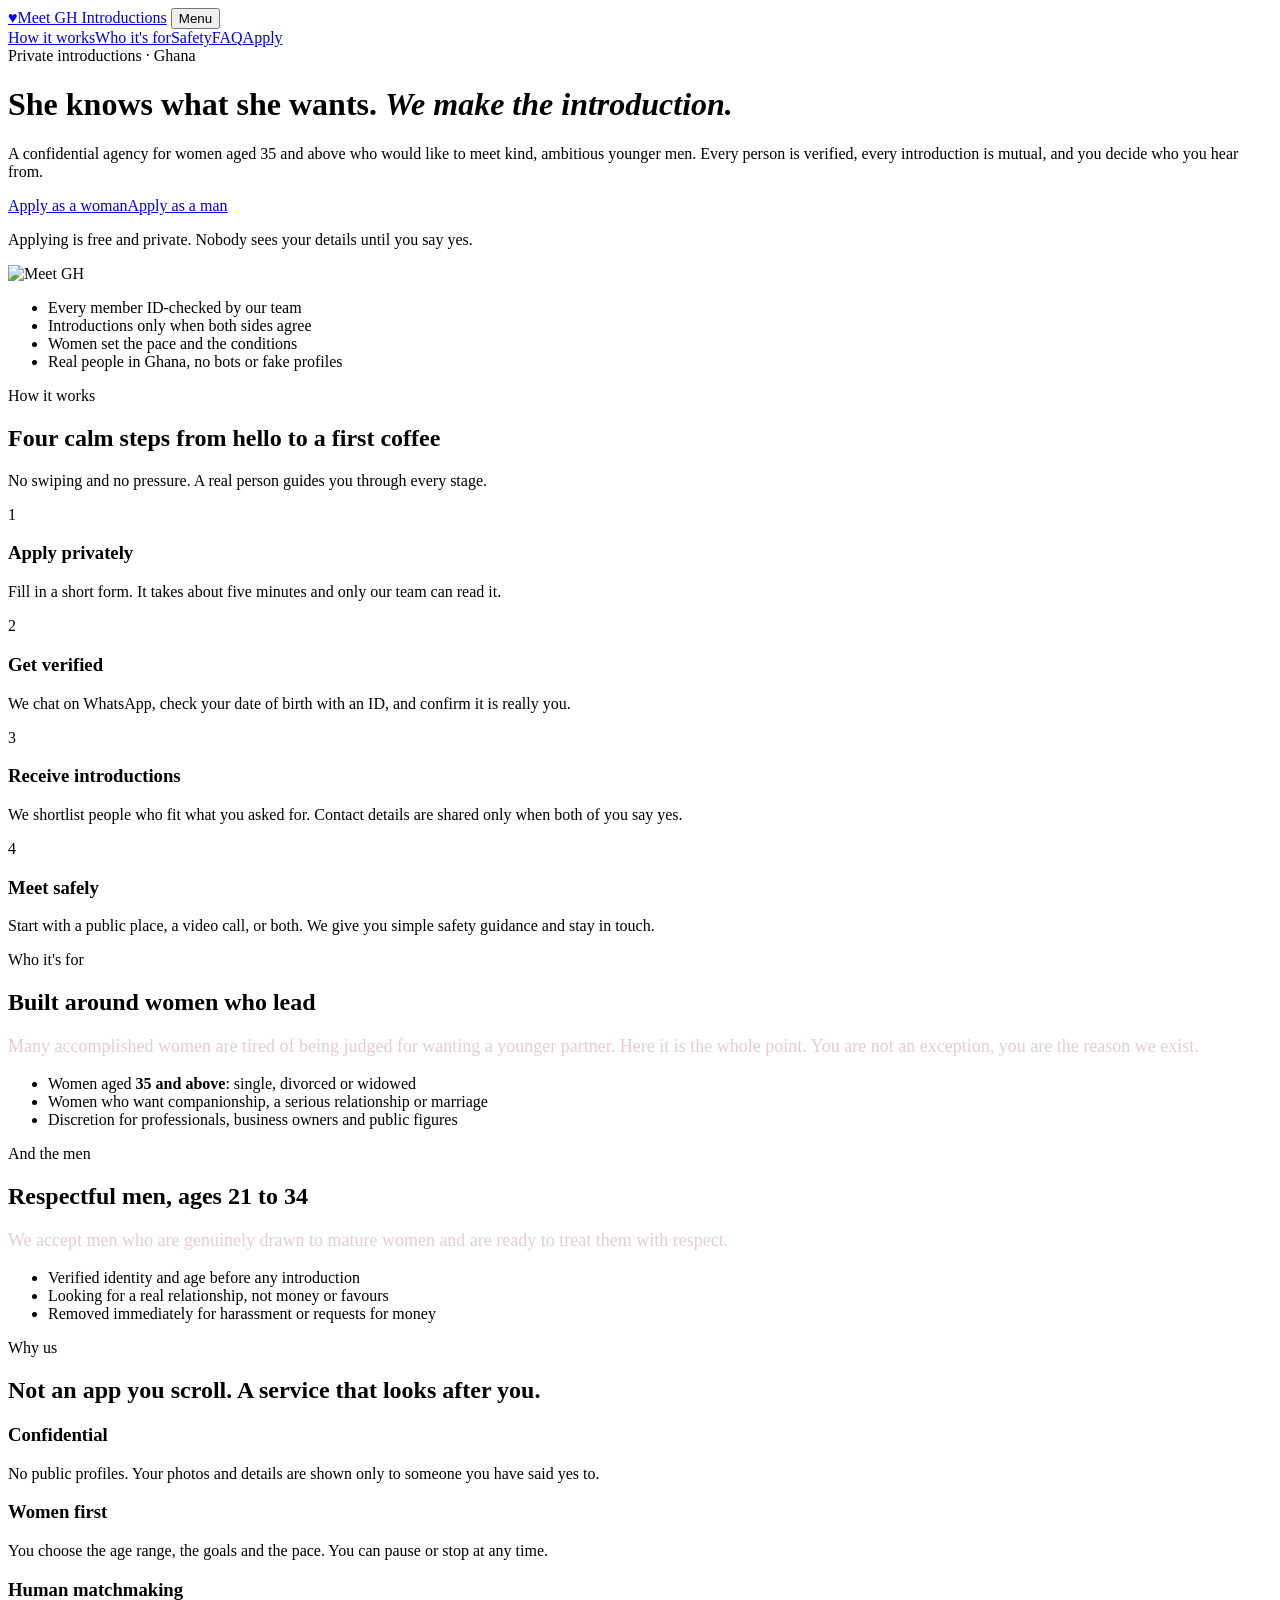
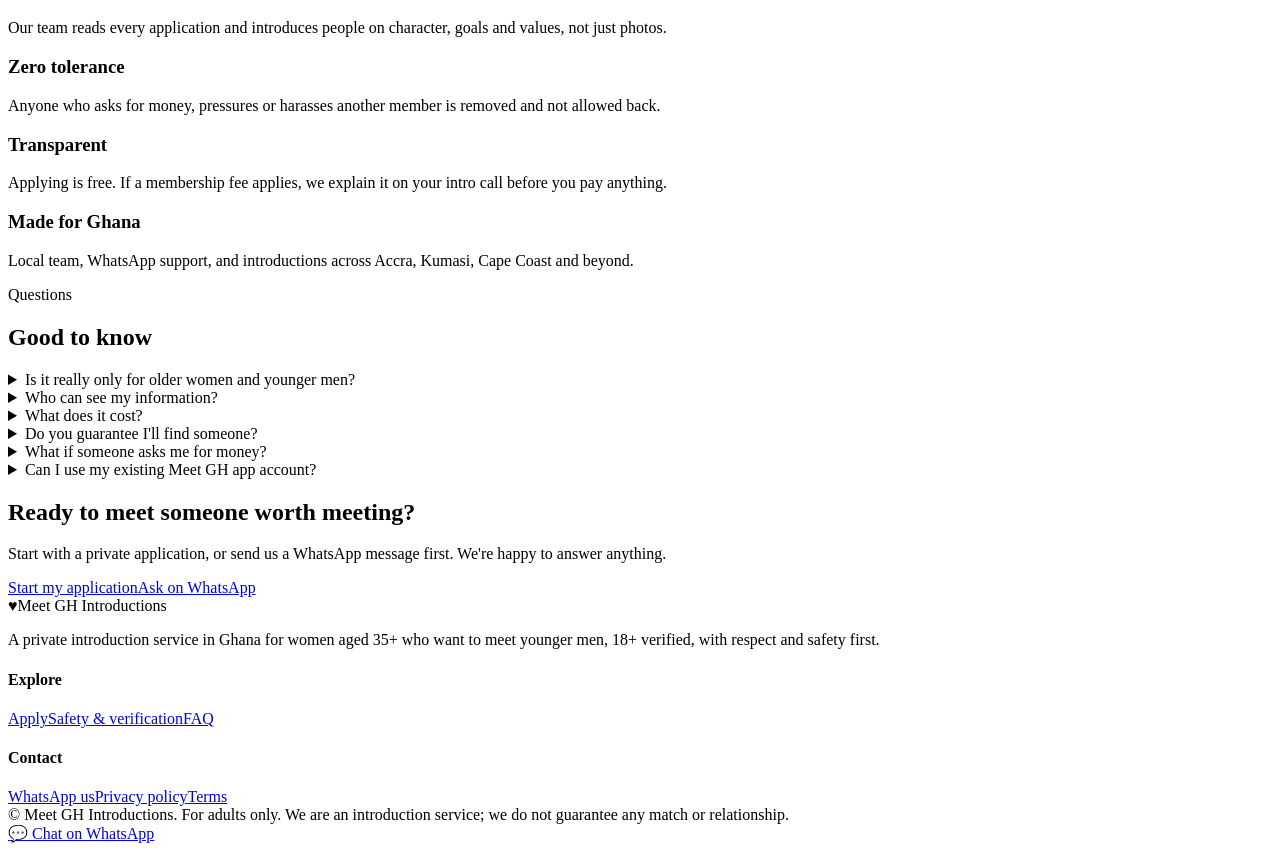
==== index.html @ 39c60432 "Add files via upload" ====
<!doctype html>
<html lang="en"><head><meta charset="utf-8">
<meta name="viewport" content="width=device-width,initial-scale=1">
<meta name="theme-color" content="#250612">
<title>Meet GH Introductions: Private introductions for women and younger men in Ghana</title>
<meta name="description" content="A private, verified introduction service in Ghana for women 35+ who want to meet younger men. Confidential, respectful, safety first.">
<meta property="og:title" content="Meet GH Introductions: Private introductions for women and younger men in Ghana"><meta property="og:description" content="A private, verified introduction service in Ghana for women 35+ who want to meet younger men. Confidential, respectful, safety first."><meta property="og:image" content="images/meet-gh-og.jpg"><meta property="og:type" content="website">
<link rel="icon" href="icon.svg" type="image/svg+xml"><link rel="apple-touch-icon" href="icon-192.png">
<link rel="preconnect" href="https://fonts.googleapis.com"><link rel="preconnect" href="https://fonts.gstatic.com" crossorigin>
<link rel="stylesheet" href="https://fonts.googleapis.com/css2?family=DM+Sans:wght@400;500;700&family=Playfair+Display:ital,wght@0,500;1,500&display=swap">
<link rel="stylesheet" href="css/site.css">
</head><body>
<header class="site-header"><div class="wrap">
<a class="brand" href="index.html"><span class="brand-mark">♥</span><span data-brand>Meet GH Introductions</span></a>
<button class="menu-btn" aria-label="Menu" aria-expanded="false">Menu</button>
<nav class="nav"><a href="index.html#how">How it works</a><a href="index.html#who">Who it's for</a><a href="safety.html">Safety</a><a href="index.html#faq">FAQ</a><a class="btn btn-gold btn-sm" href="apply.html">Apply</a></nav>
</div></header>

<main>
<div class="hero"><div class="wrap">
<div>
<div class="eyebrow">Private introductions · Ghana</div>
<h1>She knows what she wants. <em>We make the introduction.</em></h1>
<p class="lead">A confidential agency for women aged <span data-woman-min>35</span> and above who would like to meet kind, ambitious younger men. Every person is verified, every introduction is mutual, and you decide who you hear from.</p>
<div class="hero-actions"><a class="btn btn-gold" href="apply.html?role=woman">Apply as a woman</a><a class="btn btn-ghost" href="apply.html?role=man">Apply as a man</a></div>
<p class="hero-note">Applying is free and private. Nobody sees your details until you say yes.</p>
</div>
<div class="hero-card">
<img src="images/meet-gh-hero.webp" alt="Meet GH" width="640" height="640" fetchpriority="high">
<ul><li>Every member ID-checked by our team</li><li>Introductions only when both sides agree</li><li>Women set the pace and the conditions</li><li>Real people in Ghana, no bots or fake profiles</li></ul>
</div>
</div></div>

<section id="how"><div class="wrap">
<div class="sec-head"><div class="eyebrow">How it works</div><h2>Four calm steps from hello to a first coffee</h2><p>No swiping and no pressure. A real person guides you through every stage.</p></div>
<div class="grid g4">
<div class="card"><div class="num">1</div><h3>Apply privately</h3><p>Fill in a short form. It takes about five minutes and only our team can read it.</p></div>
<div class="card"><div class="num">2</div><h3>Get verified</h3><p>We chat on WhatsApp, check your date of birth with an ID, and confirm it is really you.</p></div>
<div class="card"><div class="num">3</div><h3>Receive introductions</h3><p>We shortlist people who fit what you asked for. Contact details are shared only when both of you say yes.</p></div>
<div class="card"><div class="num">4</div><h3>Meet safely</h3><p>Start with a public place, a video call, or both. We give you simple safety guidance and stay in touch.</p></div>
</div></div></section>

<section id="who" class="dark"><div class="wrap split">
<div><div class="eyebrow">Who it's for</div><h2>Built around women who lead</h2>
<p style="margin-top:18px;color:#e6cbd2;font-size:18px">Many accomplished women are tired of being judged for wanting a younger partner. Here it is the whole point. You are not an exception, you are the reason we exist.</p>
<ul class="checks"><li>Women aged <strong><span data-woman-min>35</span> and above</strong>: single, divorced or widowed</li><li>Women who want companionship, a serious relationship or marriage</li><li>Discretion for professionals, business owners and public figures</li></ul></div>
<div><div class="eyebrow">And the men</div><h2>Respectful men, ages <span data-man-min>21</span> to <span data-man-max>34</span></h2>
<p style="margin-top:18px;color:#e6cbd2;font-size:18px">We accept men who are genuinely drawn to mature women and are ready to treat them with respect.</p>
<ul class="checks"><li>Verified identity and age before any introduction</li><li>Looking for a real relationship, not money or favours</li><li>Removed immediately for harassment or requests for money</li></ul></div>
</div></section>

<section><div class="wrap">
<div class="sec-head"><div class="eyebrow">Why us</div><h2>Not an app you scroll. A service that looks after you.</h2></div>
<div class="grid g3">
<div class="card"><h3>Confidential</h3><p>No public profiles. Your photos and details are shown only to someone you have said yes to.</p></div>
<div class="card"><h3>Women first</h3><p>You choose the age range, the goals and the pace. You can pause or stop at any time.</p></div>
<div class="card"><h3>Human matchmaking</h3><p>Our team reads every application and introduces people on character, goals and values, not just photos.</p></div>
<div class="card"><h3>Zero tolerance</h3><p>Anyone who asks for money, pressures or harasses another member is removed and not allowed back.</p></div>
<div class="card"><h3>Transparent</h3><p>Applying is free. If a membership fee applies, we explain it on your intro call before you pay anything.</p></div>
<div class="card"><h3>Made for Ghana</h3><p>Local team, WhatsApp support, and introductions across Accra, Kumasi, Cape Coast and beyond.</p></div>
</div></div></section>

<section class="sand" id="faq"><div class="wrap">
<div class="sec-head"><div class="eyebrow">Questions</div><h2>Good to know</h2></div>
<div class="faq">
<details><summary>Is it really only for older women and younger men?</summary><p>Yes. Women must be <span data-woman-min>35</span> or older, and men must be between <span data-man-min>21</span> and <span data-man-max>34</span>. We check dates of birth against ID during verification.</p></details>
<details><summary>Who can see my information?</summary><p>Only our verification team. Your details go to another member only after you both agree to be introduced.</p></details>
<details><summary>What does it cost?</summary><p>Applying is free. If a membership fee applies, our team explains it on your intro call before you pay anything. We will never ask you to pay anyone other than the agency, and never through a personal number without you confirming it with us.</p></details>
<details><summary>Do you guarantee I'll find someone?</summary><p>No honest agency can. We promise careful verification and thoughtful introductions, and that we will keep working with you.</p></details>
<details><summary>What if someone asks me for money?</summary><p>Do not send it. Tell us straight away on WhatsApp. Requests for money are the quickest way to be removed from our service.</p></details>
<details><summary>Can I use my existing Meet GH app account?</summary><p>The Meet GH app is a separate, open community. This agency is a curated service with human introductions. You can apply here regardless of whether you use the app.</p></details>
</div></div></section>

<section class="cta"><div class="wrap">
<h2>Ready to meet someone worth meeting?</h2>
<p>Start with a private application, or send us a WhatsApp message first. We're happy to answer anything.</p>
<div class="btn-row"><a class="btn btn-gold" href="apply.html">Start my application</a><a class="btn btn-ghost" data-wa="Hello, I would like to know more about Meet GH Introductions." href="#">Ask on WhatsApp</a></div>
</div></section>
</main>
<footer><div class="wrap">
<div class="cols">
<div><div class="brand" style="margin-bottom:14px"><span class="brand-mark">♥</span><span data-brand>Meet GH Introductions</span></div>
<p>A private introduction service in Ghana for women aged <span data-woman-min>35</span>+ who want to meet younger men, 18+ verified, with respect and safety first.</p></div>
<div><h4>Explore</h4><a href="apply.html">Apply</a><a href="safety.html">Safety &amp; verification</a><a href="index.html#faq">FAQ</a></div>
<div><h4>Contact</h4><a data-wa="Hello, I have a question about Meet GH Introductions." href="#">WhatsApp us</a><a data-email href="#"></a><a href="privacy.html">Privacy policy</a><a href="terms.html">Terms</a></div>
</div>
<div class="fine">© <span id="year"></span> <span data-brand>Meet GH Introductions</span>. For adults only. We are an introduction service; we do not guarantee any match or relationship.</div>
</div></footer>
<a class="wa-float" data-wa="Hello, I would like to know more about Meet GH Introductions." href="#" aria-label="Chat on WhatsApp">💬 <span>Chat on WhatsApp</span></a>
<script src="js/config.js"></script><script src="js/site.js"></script>
</body></html>
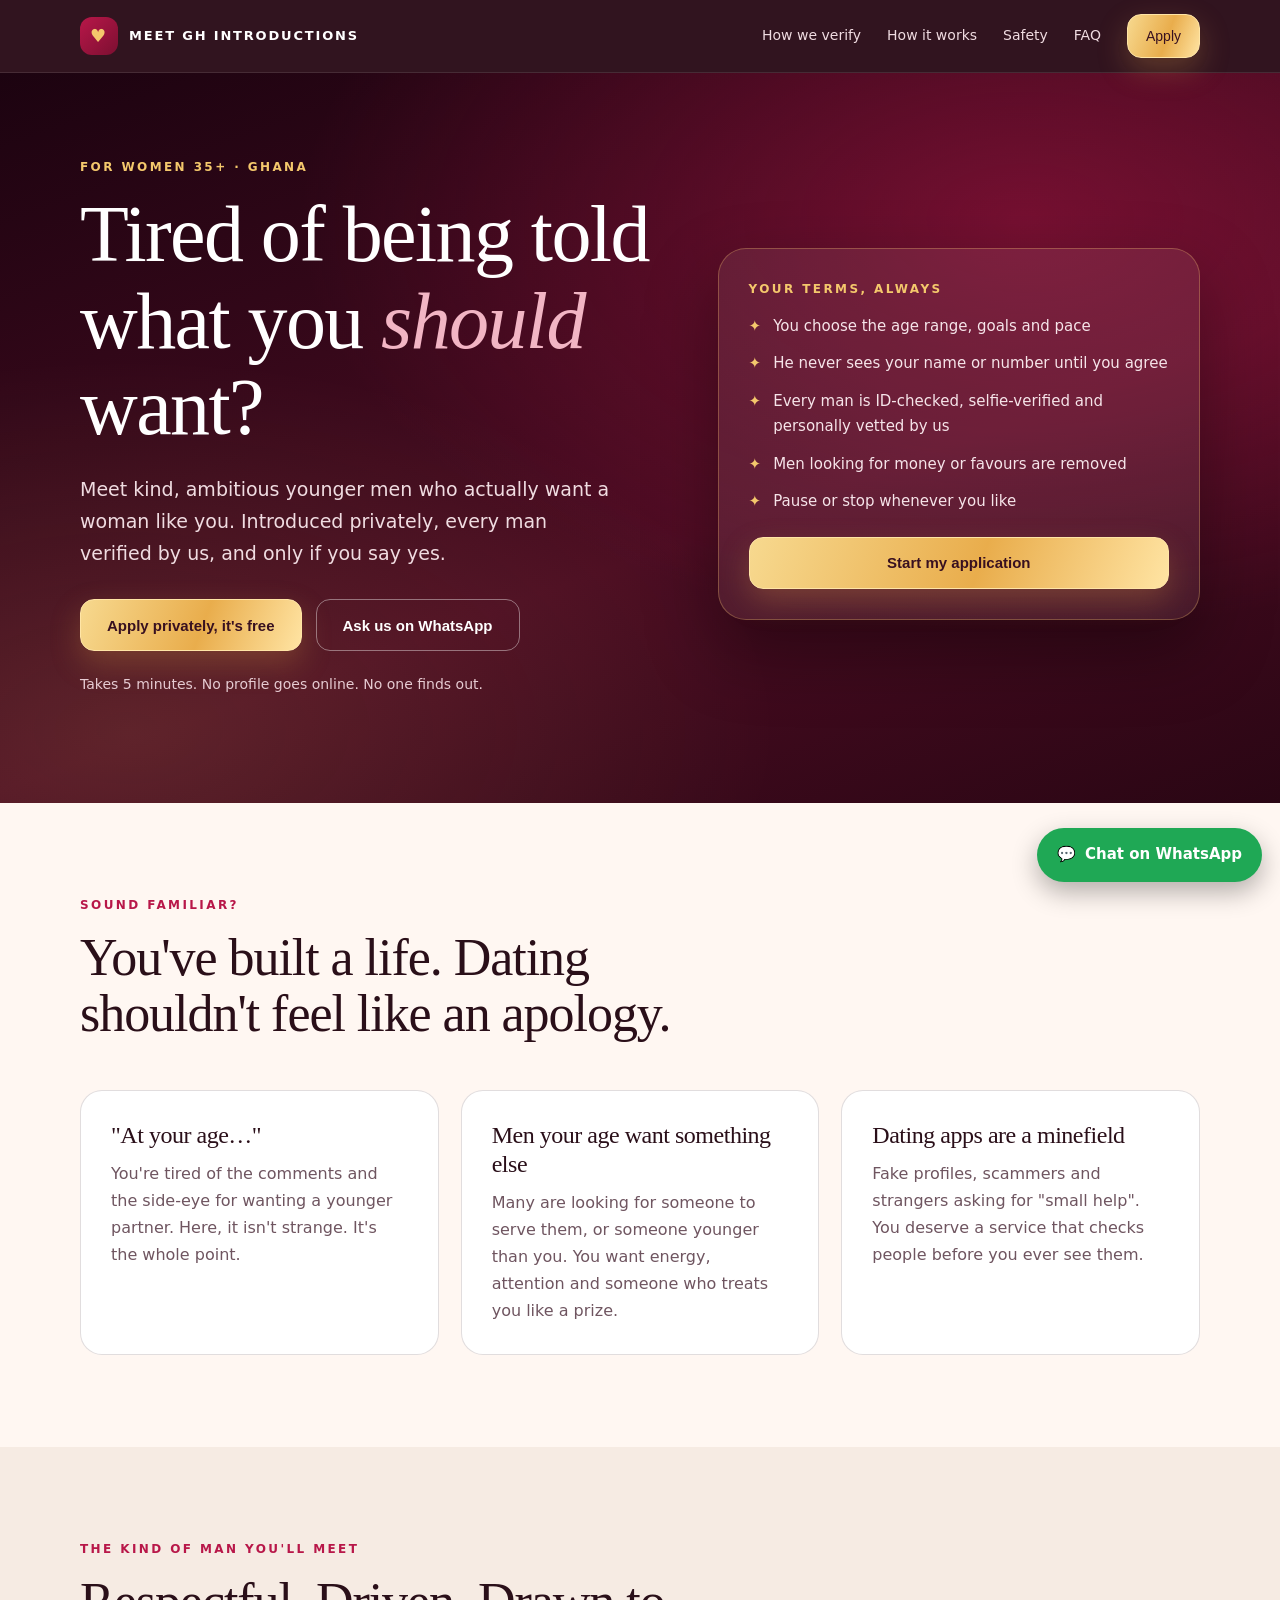
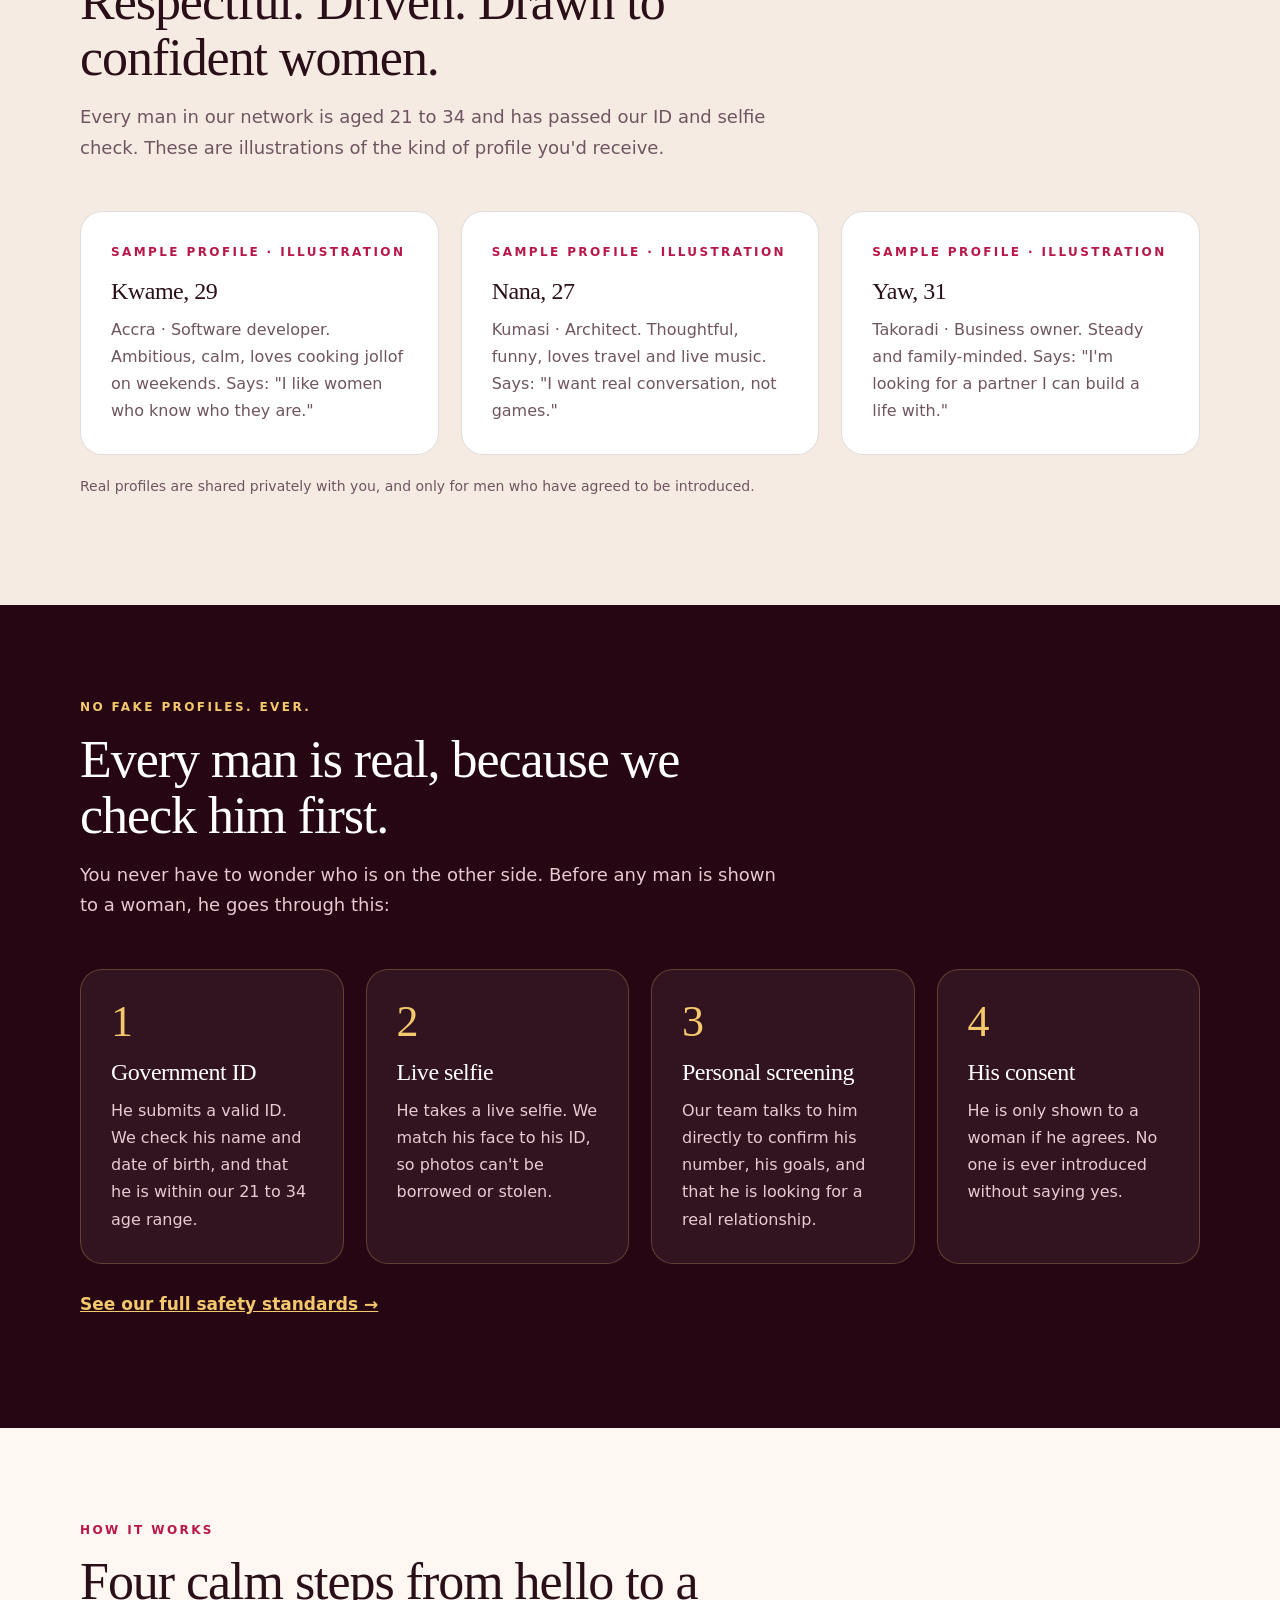
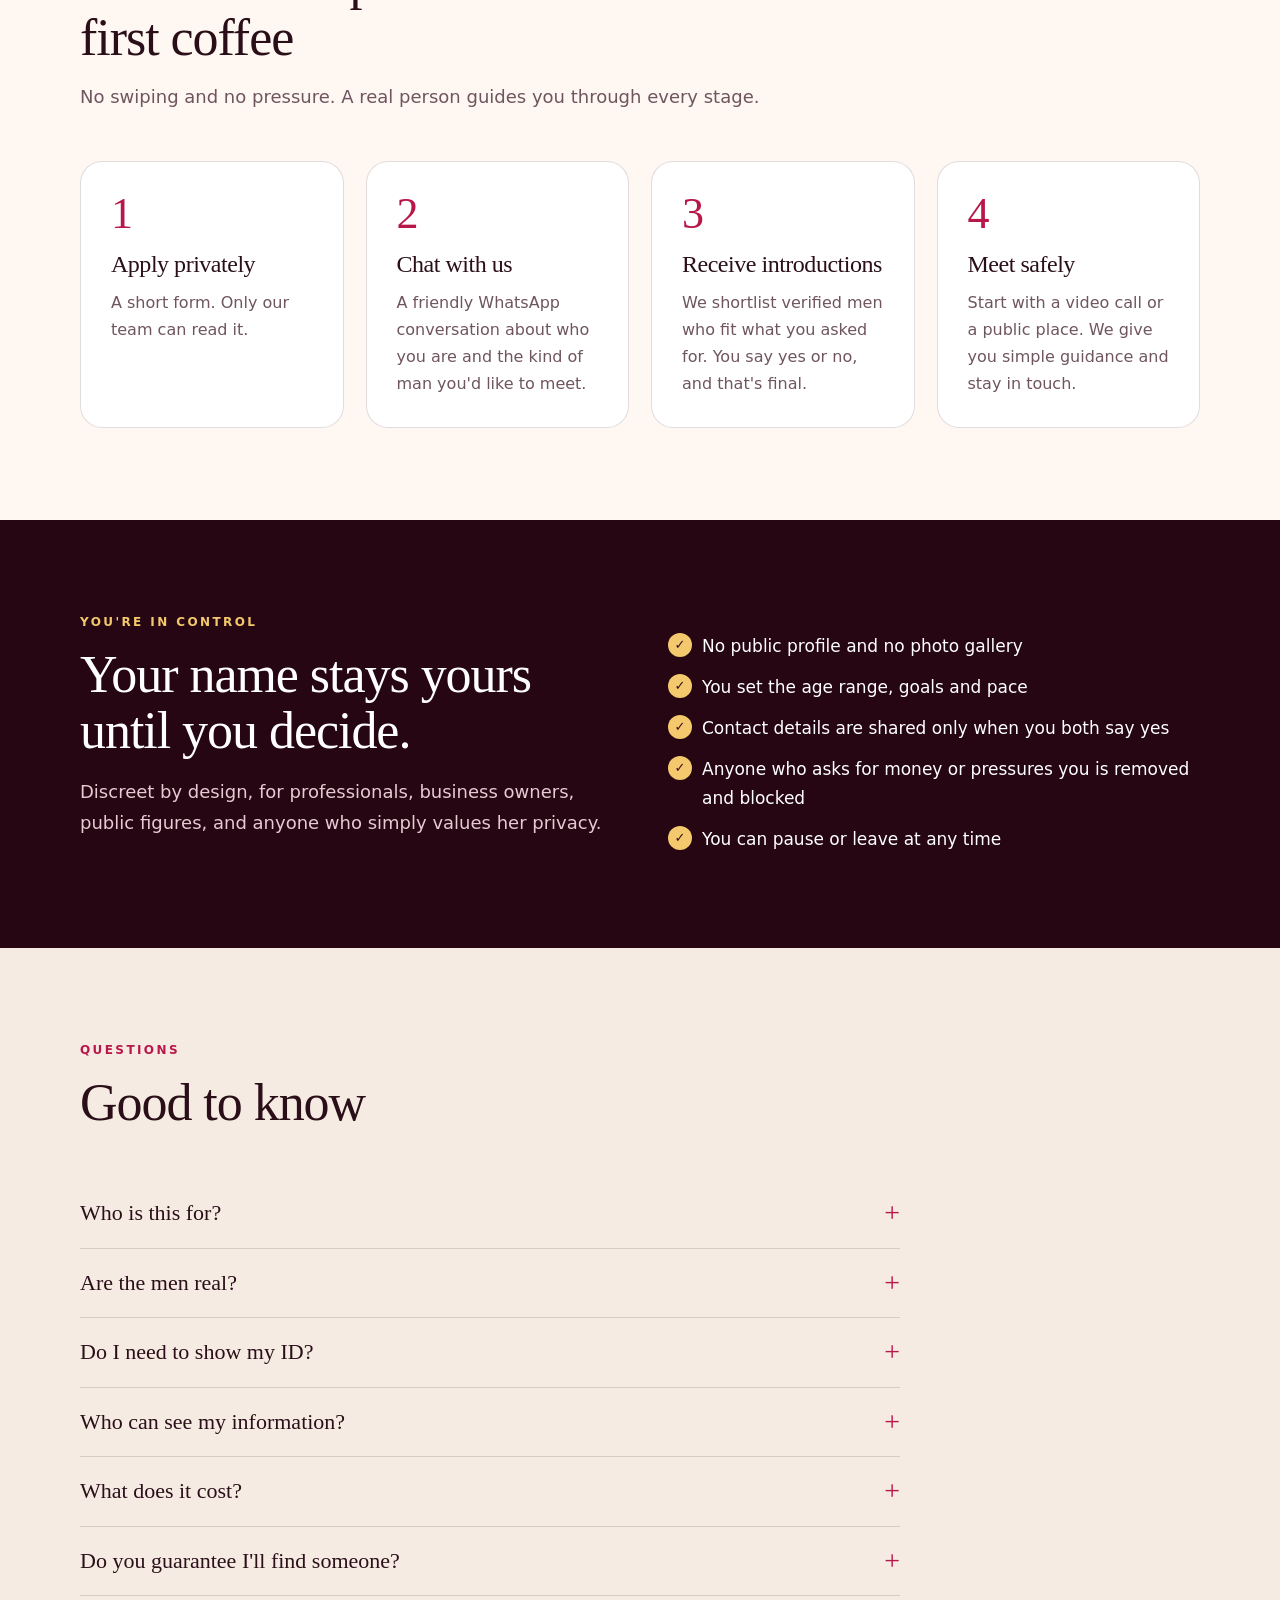
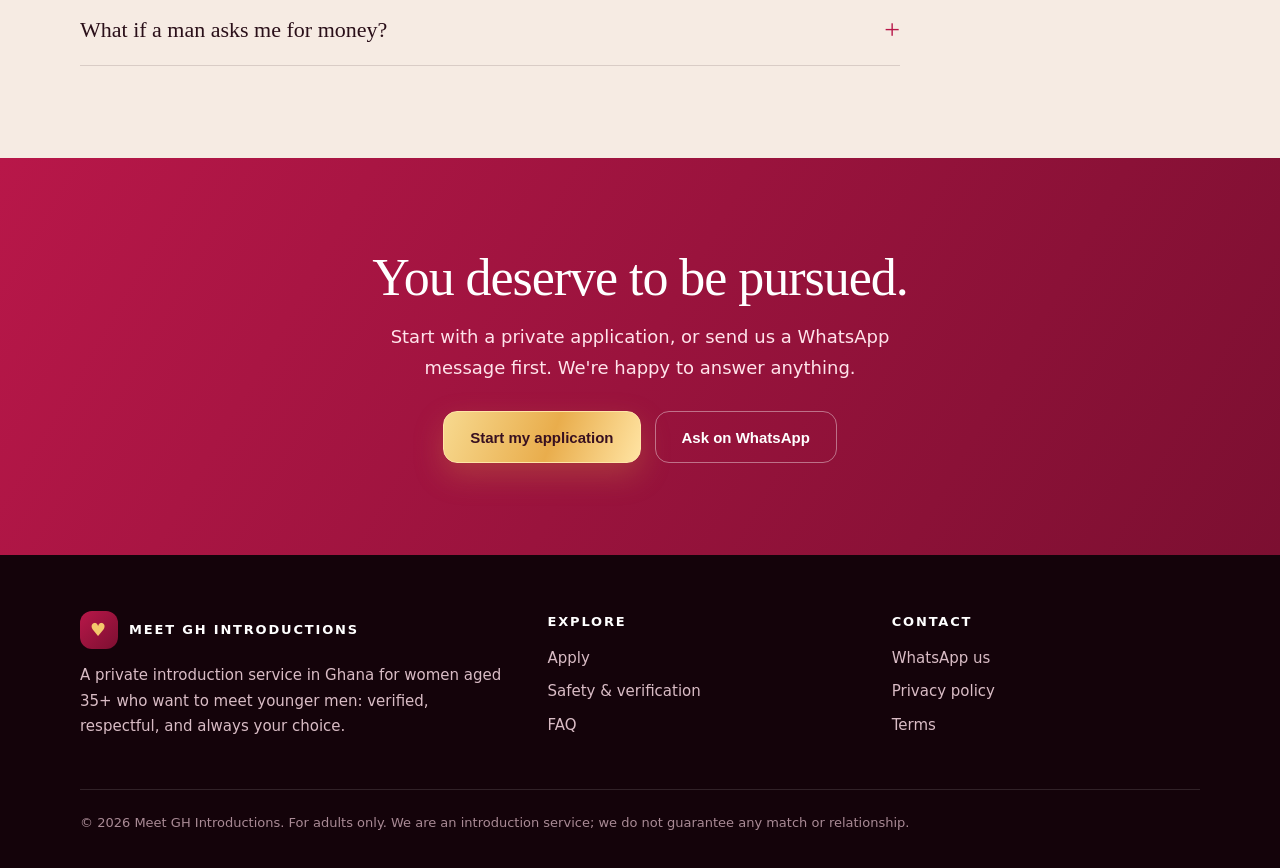
==== commit 87a9da0d: "Add files via upload" ====
--- a/index.html
+++ b/index.html
@@ -2,9 +2,9 @@
 <html lang="en"><head><meta charset="utf-8">
 <meta name="viewport" content="width=device-width,initial-scale=1">
 <meta name="theme-color" content="#250612">
-<title>Meet GH Introductions: Private introductions for women and younger men in Ghana</title>
+<title>Meet GH Introductions: Younger men, introduced privately, for women in Ghana</title>
 <meta name="description" content="A private, verified introduction service in Ghana for women 35+ who want to meet younger men. Confidential, respectful, safety first.">
-<meta property="og:title" content="Meet GH Introductions: Private introductions for women and younger men in Ghana"><meta property="og:description" content="A private, verified introduction service in Ghana for women 35+ who want to meet younger men. Confidential, respectful, safety first."><meta property="og:image" content="images/meet-gh-og.jpg"><meta property="og:type" content="website">
+<meta property="og:title" content="Meet GH Introductions: Younger men, introduced privately, for women in Ghana"><meta property="og:description" content="A private, verified introduction service in Ghana for women 35+ who want to meet younger men. Confidential, respectful, safety first."><meta property="og:image" content="images/meet-gh-og.jpg"><meta property="og:type" content="website">
 <link rel="icon" href="icon.svg" type="image/svg+xml"><link rel="apple-touch-icon" href="icon-192.png">
 <link rel="preconnect" href="https://fonts.googleapis.com"><link rel="preconnect" href="https://fonts.gstatic.com" crossorigin>
 <link rel="stylesheet" href="https://fonts.googleapis.com/css2?family=DM+Sans:wght@400;500;700&family=Playfair+Display:ital,wght@0,500;1,500&display=swap">
@@ -13,66 +13,82 @@
 <header class="site-header"><div class="wrap">
 <a class="brand" href="index.html"><span class="brand-mark">♥</span><span data-brand>Meet GH Introductions</span></a>
 <button class="menu-btn" aria-label="Menu" aria-expanded="false">Menu</button>
-<nav class="nav"><a href="index.html#how">How it works</a><a href="index.html#who">Who it's for</a><a href="safety.html">Safety</a><a href="index.html#faq">FAQ</a><a class="btn btn-gold btn-sm" href="apply.html">Apply</a></nav>
+<nav class="nav"><a href="index.html#verify">How we verify</a><a href="index.html#how">How it works</a><a href="safety.html">Safety</a><a href="index.html#faq">FAQ</a><a class="btn btn-gold btn-sm" href="apply.html">Apply</a></nav>
 </div></header>
 
 <main>
 <div class="hero"><div class="wrap">
 <div>
-<div class="eyebrow">Private introductions · Ghana</div>
-<h1>She knows what she wants. <em>We make the introduction.</em></h1>
-<p class="lead">A confidential agency for women aged <span data-woman-min>35</span> and above who would like to meet kind, ambitious younger men. Every person is verified, every introduction is mutual, and you decide who you hear from.</p>
-<div class="hero-actions"><a class="btn btn-gold" href="apply.html?role=woman">Apply as a woman</a><a class="btn btn-ghost" href="apply.html?role=man">Apply as a man</a></div>
-<p class="hero-note">Applying is free and private. Nobody sees your details until you say yes.</p>
+<div class="eyebrow">For women <span data-woman-min>35</span>+ · Ghana</div>
+<h1>Tired of being told what you <em>should</em> want?</h1>
+<p class="lead">Meet kind, ambitious younger men who actually want a woman like you. Introduced privately, every man verified by us, and only if you say yes.</p>
+<div class="hero-actions"><a class="btn btn-gold" href="apply.html">Apply privately, it's free</a><a class="btn btn-ghost" data-wa="Hello, I would like to know more about Meet GH Introductions." href="#">Ask us on WhatsApp</a></div>
+<p class="hero-note">Takes 5 minutes. No profile goes online. No one finds out.</p>
 </div>
 <div class="hero-card">
-<img src="images/meet-gh-hero.webp" alt="Meet GH" width="640" height="640" fetchpriority="high">
-<ul><li>Every member ID-checked by our team</li><li>Introductions only when both sides agree</li><li>Women set the pace and the conditions</li><li>Real people in Ghana, no bots or fake profiles</li></ul>
+<div class="eyebrow">Your terms, always</div>
+<ul><li>You choose the age range, goals and pace</li><li>He never sees your name or number until you agree</li><li>Every man is ID-checked, selfie-verified and personally vetted by us</li><li>Men looking for money or favours are removed</li><li>Pause or stop whenever you like</li></ul>
+<a class="btn btn-gold" href="apply.html" style="width:100%;margin-top:22px">Start my application</a>
 </div>
 </div></div>
+
+<section><div class="wrap">
+<div class="sec-head"><div class="eyebrow">Sound familiar?</div><h2>You've built a life. Dating shouldn't feel like an apology.</h2></div>
+<div class="grid g3">
+<div class="card"><h3>"At your age…"</h3><p>You're tired of the comments and the side-eye for wanting a younger partner. Here, it isn't strange. It's the whole point.</p></div>
+<div class="card"><h3>Men your age want something else</h3><p>Many are looking for someone to serve them, or someone younger than you. You want energy, attention and someone who treats you like a prize.</p></div>
+<div class="card"><h3>Dating apps are a minefield</h3><p>Fake profiles, scammers and strangers asking for "small help". You deserve a service that checks people before you ever see them.</p></div>
+</div></div></section>
+
+<section class="sand" id="men"><div class="wrap">
+<div class="sec-head"><div class="eyebrow">The kind of man you'll meet</div><h2>Respectful. Driven. Drawn to confident women.</h2><p>Every man in our network is aged <span data-man-min>21</span> to <span data-man-max>34</span> and has passed our ID and selfie check. These are illustrations of the kind of profile you'd receive.</p></div>
+<div class="grid g3">
+<div class="card"><div class="eyebrow">Sample profile · illustration</div><h3>Kwame, 29</h3><p>Accra · Software developer. Ambitious, calm, loves cooking jollof on weekends. Says: "I like women who know who they are."</p></div>
+<div class="card"><div class="eyebrow">Sample profile · illustration</div><h3>Nana, 27</h3><p>Kumasi · Architect. Thoughtful, funny, loves travel and live music. Says: "I want real conversation, not games."</p></div>
+<div class="card"><div class="eyebrow">Sample profile · illustration</div><h3>Yaw, 31</h3><p>Takoradi · Business owner. Steady and family-minded. Says: "I'm looking for a partner I can build a life with."</p></div>
+</div>
+<p style="margin-top:20px;font-size:14px;color:var(--muted)">Real profiles are shared privately with you, and only for men who have agreed to be introduced.</p>
+</div></section>
+
+<section class="dark" id="verify"><div class="wrap">
+<div class="sec-head"><div class="eyebrow">No fake profiles. Ever.</div><h2>Every man is real, because we check him first.</h2><p>You never have to wonder who is on the other side. Before any man is shown to a woman, he goes through this:</p></div>
+<div class="grid g4">
+<div class="card"><div class="num">1</div><h3>Government ID</h3><p>He submits a valid ID. We check his name and date of birth, and that he is within our <span data-man-min>21</span> to <span data-man-max>34</span> age range.</p></div>
+<div class="card"><div class="num">2</div><h3>Live selfie</h3><p>He takes a live selfie. We match his face to his ID, so photos can't be borrowed or stolen.</p></div>
+<div class="card"><div class="num">3</div><h3>Personal screening</h3><p>Our team talks to him directly to confirm his number, his goals, and that he is looking for a real relationship.</p></div>
+<div class="card"><div class="num">4</div><h3>His consent</h3><p>He is only shown to a woman if he agrees. No one is ever introduced without saying yes.</p></div>
+</div>
+<p style="margin-top:26px;color:#e6cbd2"><a href="safety.html" style="color:var(--gold);font-weight:700">See our full safety standards →</a></p>
+</div></section>
 
 <section id="how"><div class="wrap">
 <div class="sec-head"><div class="eyebrow">How it works</div><h2>Four calm steps from hello to a first coffee</h2><p>No swiping and no pressure. A real person guides you through every stage.</p></div>
 <div class="grid g4">
-<div class="card"><div class="num">1</div><h3>Apply privately</h3><p>Fill in a short form. It takes about five minutes and only our team can read it.</p></div>
-<div class="card"><div class="num">2</div><h3>Get verified</h3><p>We chat on WhatsApp, check your date of birth with an ID, and confirm it is really you.</p></div>
-<div class="card"><div class="num">3</div><h3>Receive introductions</h3><p>We shortlist people who fit what you asked for. Contact details are shared only when both of you say yes.</p></div>
-<div class="card"><div class="num">4</div><h3>Meet safely</h3><p>Start with a public place, a video call, or both. We give you simple safety guidance and stay in touch.</p></div>
+<div class="card"><div class="num">1</div><h3>Apply privately</h3><p>A short form. Only our team can read it.</p></div>
+<div class="card"><div class="num">2</div><h3>Chat with us</h3><p>A friendly WhatsApp conversation about who you are and the kind of man you'd like to meet.</p></div>
+<div class="card"><div class="num">3</div><h3>Receive introductions</h3><p>We shortlist verified men who fit what you asked for. You say yes or no, and that's final.</p></div>
+<div class="card"><div class="num">4</div><h3>Meet safely</h3><p>Start with a video call or a public place. We give you simple guidance and stay in touch.</p></div>
 </div></div></section>
 
-<section id="who" class="dark"><div class="wrap split">
-<div><div class="eyebrow">Who it's for</div><h2>Built around women who lead</h2>
-<p style="margin-top:18px;color:#e6cbd2;font-size:18px">Many accomplished women are tired of being judged for wanting a younger partner. Here it is the whole point. You are not an exception, you are the reason we exist.</p>
-<ul class="checks"><li>Women aged <strong><span data-woman-min>35</span> and above</strong>: single, divorced or widowed</li><li>Women who want companionship, a serious relationship or marriage</li><li>Discretion for professionals, business owners and public figures</li></ul></div>
-<div><div class="eyebrow">And the men</div><h2>Respectful men, ages <span data-man-min>21</span> to <span data-man-max>34</span></h2>
-<p style="margin-top:18px;color:#e6cbd2;font-size:18px">We accept men who are genuinely drawn to mature women and are ready to treat them with respect.</p>
-<ul class="checks"><li>Verified identity and age before any introduction</li><li>Looking for a real relationship, not money or favours</li><li>Removed immediately for harassment or requests for money</li></ul></div>
+<section class="dark"><div class="wrap split">
+<div><div class="eyebrow">You're in control</div><h2>Your name stays yours until you decide.</h2>
+<p style="margin-top:18px;color:#e6cbd2;font-size:18px">Discreet by design, for professionals, business owners, public figures, and anyone who simply values her privacy.</p></div>
+<ul class="checks"><li>No public profile and no photo gallery</li><li>You set the age range, goals and pace</li><li>Contact details are shared only when you both say yes</li><li>Anyone who asks for money or pressures you is removed and blocked</li><li>You can pause or leave at any time</li></ul>
 </div></section>
-
-<section><div class="wrap">
-<div class="sec-head"><div class="eyebrow">Why us</div><h2>Not an app you scroll. A service that looks after you.</h2></div>
-<div class="grid g3">
-<div class="card"><h3>Confidential</h3><p>No public profiles. Your photos and details are shown only to someone you have said yes to.</p></div>
-<div class="card"><h3>Women first</h3><p>You choose the age range, the goals and the pace. You can pause or stop at any time.</p></div>
-<div class="card"><h3>Human matchmaking</h3><p>Our team reads every application and introduces people on character, goals and values, not just photos.</p></div>
-<div class="card"><h3>Zero tolerance</h3><p>Anyone who asks for money, pressures or harasses another member is removed and not allowed back.</p></div>
-<div class="card"><h3>Transparent</h3><p>Applying is free. If a membership fee applies, we explain it on your intro call before you pay anything.</p></div>
-<div class="card"><h3>Made for Ghana</h3><p>Local team, WhatsApp support, and introductions across Accra, Kumasi, Cape Coast and beyond.</p></div>
-</div></div></section>
 
 <section class="sand" id="faq"><div class="wrap">
 <div class="sec-head"><div class="eyebrow">Questions</div><h2>Good to know</h2></div>
 <div class="faq">
-<details><summary>Is it really only for older women and younger men?</summary><p>Yes. Women must be <span data-woman-min>35</span> or older, and men must be between <span data-man-min>21</span> and <span data-man-max>34</span>. We check dates of birth against ID during verification.</p></details>
-<details><summary>Who can see my information?</summary><p>Only our verification team. Your details go to another member only after you both agree to be introduced.</p></details>
-<details><summary>What does it cost?</summary><p>Applying is free. If a membership fee applies, our team explains it on your intro call before you pay anything. We will never ask you to pay anyone other than the agency, and never through a personal number without you confirming it with us.</p></details>
-<details><summary>Do you guarantee I'll find someone?</summary><p>No honest agency can. We promise careful verification and thoughtful introductions, and that we will keep working with you.</p></details>
-<details><summary>What if someone asks me for money?</summary><p>Do not send it. Tell us straight away on WhatsApp. Requests for money are the quickest way to be removed from our service.</p></details>
-<details><summary>Can I use my existing Meet GH app account?</summary><p>The Meet GH app is a separate, open community. This agency is a curated service with human introductions. You can apply here regardless of whether you use the app.</p></details>
+<details><summary>Who is this for?</summary><p>Women aged <span data-woman-min>35</span> and above who would like to meet younger men. Single, divorced and widowed women are all welcome.</p></details>
+<details><summary>Are the men real?</summary><p>Yes. Nobody can sign up on their own: every man is added by our team after an ID check, a live selfie matched to his ID, and a personal screening. You will never see a fake or stolen profile.</p></details>
+<details><summary>Do I need to show my ID?</summary><p>No. Women just apply with a few details. Verification is for the men.</p></details><details><summary>Who can see my information?</summary><p>Only our team. A man sees your details only after you have agreed to an introduction.</p></details>
+<details><summary>What does it cost?</summary><p>Applying is free. If a membership fee applies, our team explains it on your intro call before you pay anything. We will never ask you to send money to a man.</p></details>
+<details><summary>Do you guarantee I'll find someone?</summary><p>No honest agency can. We promise careful screening, thoughtful introductions, and that we keep working with you.</p></details>
+<details><summary>What if a man asks me for money?</summary><p>Do not send it. Tell us straight away on WhatsApp. Anyone asking for money is removed.</p></details>
 </div></div></section>
 
 <section class="cta"><div class="wrap">
-<h2>Ready to meet someone worth meeting?</h2>
+<h2>You deserve to be pursued.</h2>
 <p>Start with a private application, or send us a WhatsApp message first. We're happy to answer anything.</p>
 <div class="btn-row"><a class="btn btn-gold" href="apply.html">Start my application</a><a class="btn btn-ghost" data-wa="Hello, I would like to know more about Meet GH Introductions." href="#">Ask on WhatsApp</a></div>
 </div></section>
@@ -80,7 +96,7 @@
 <footer><div class="wrap">
 <div class="cols">
 <div><div class="brand" style="margin-bottom:14px"><span class="brand-mark">♥</span><span data-brand>Meet GH Introductions</span></div>
-<p>A private introduction service in Ghana for women aged <span data-woman-min>35</span>+ who want to meet younger men, 18+ verified, with respect and safety first.</p></div>
+<p>A private introduction service in Ghana for women aged <span data-woman-min>35</span>+ who want to meet younger men: verified, respectful, and always your choice.</p></div>
 <div><h4>Explore</h4><a href="apply.html">Apply</a><a href="safety.html">Safety &amp; verification</a><a href="index.html#faq">FAQ</a></div>
 <div><h4>Contact</h4><a data-wa="Hello, I have a question about Meet GH Introductions." href="#">WhatsApp us</a><a data-email href="#"></a><a href="privacy.html">Privacy policy</a><a href="terms.html">Terms</a></div>
 </div>
--- a/css/site.css
+++ b/css/site.css
@@ -0,0 +1,145 @@
+:root{--wine:#250612;--wine2:#4b0c22;--ruby:#b81749;--rose:#f2b5c4;--gold:#f4c86c;--gold2:#e9ad4c;--cream:#fff7f2;--sand:#f6ebe3;--ink:#2a0f19;--muted:#6f5560;--line:rgba(42,15,25,.14);--green:#1c7a4b}
+*{box-sizing:border-box}html{scroll-behavior:smooth}
+body{margin:0;background:var(--cream);color:var(--ink);font:400 17px/1.7 "DM Sans",system-ui,-apple-system,"Segoe UI",Roboto,Arial,sans-serif;-webkit-font-smoothing:antialiased}
+img{max-width:100%;display:block}a{color:inherit}
+.wrap{width:min(1120px,calc(100% - 40px));margin:auto}
+h1,h2,h3{font-family:"Playfair Display",Georgia,serif;font-weight:500;line-height:1.08;letter-spacing:-.02em;margin:0}
+h2{font-size:clamp(32px,4.4vw,52px)}h3{font-size:24px;line-height:1.2}
+p{margin:0 0 1em}
+.eyebrow{font-size:12px;font-weight:700;letter-spacing:.2em;text-transform:uppercase;color:var(--ruby);margin-bottom:14px}
+.dark .eyebrow,.hero .eyebrow{color:var(--gold)}
+
+/* header */
+.site-header{position:sticky;top:0;z-index:30;background:rgba(37,6,18,.94);backdrop-filter:blur(10px);border-bottom:1px solid rgba(255,255,255,.1)}
+.site-header .wrap{display:flex;align-items:center;justify-content:space-between;height:72px}
+.brand{display:flex;align-items:center;gap:11px;text-decoration:none;color:#fff;font-weight:700;letter-spacing:.14em;font-size:13px;text-transform:uppercase}
+.brand-mark{width:38px;height:38px;border-radius:12px;display:grid;place-items:center;background:linear-gradient(135deg,var(--ruby),#7c0f31);color:var(--gold);font-size:18px}
+.nav{display:flex;align-items:center;gap:26px}
+.nav a{color:#f0dce1;text-decoration:none;font-size:14px;font-weight:500}
+.nav a:hover{color:var(--gold)}
+.menu-btn{display:none;background:none;border:1px solid rgba(255,255,255,.3);color:#fff;border-radius:10px;height:42px;padding:0 14px;font:inherit;font-size:14px;cursor:pointer}
+
+/* buttons */
+.btn{display:inline-flex;align-items:center;justify-content:center;gap:10px;min-height:52px;padding:0 26px;border-radius:14px;font:700 15px "DM Sans",sans-serif;text-decoration:none;border:1px solid transparent;cursor:pointer;transition:transform .2s,filter .2s}
+.btn:hover{transform:translateY(-2px);filter:brightness(1.05)}
+.btn-gold{background:linear-gradient(110deg,#f7d98f,var(--gold2) 55%,#ffe4a3);color:#381020;border-color:#ffe5a6;box-shadow:0 12px 30px rgba(217,152,67,.28)}
+.btn-ruby{background:var(--ruby);color:#fff}
+.btn-ghost{background:transparent;color:#fff;border-color:rgba(255,255,255,.4)}
+.btn-line{background:transparent;color:var(--ink);border-color:var(--ink)}
+.btn-wa{background:#1fa855;color:#fff}
+.btn-sm{min-height:44px;padding:0 18px;font-size:14px}
+
+/* hero */
+.hero{position:relative;background:radial-gradient(ellipse at 80% 20%,rgba(184,23,73,.45),transparent 50%),radial-gradient(ellipse at 10% 90%,rgba(244,200,108,.12),transparent 40%),linear-gradient(160deg,#1c0310,var(--wine2) 60%,#2a0614);color:#fff;overflow:hidden}
+.hero .wrap{display:grid;grid-template-columns:1.1fr .9fr;gap:48px;align-items:center;padding:84px 0 92px}
+.hero h1{font-size:clamp(44px,6.4vw,80px);margin:0 0 22px}
+.hero h1 em{color:var(--rose);font-style:italic}
+.hero .lead{font-size:19px;color:#f0dce1;max-width:540px}
+.hero-actions{display:flex;gap:14px;flex-wrap:wrap;margin-top:30px}
+.hero-note{margin-top:22px;font-size:14px;color:#e6cbd2}
+.hero-card{background:rgba(255,255,255,.07);border:1px solid rgba(244,200,108,.3);border-radius:28px;padding:30px;box-shadow:0 30px 70px rgba(0,0,0,.35)}
+.hero-card img{width:100%;border-radius:18px;margin-bottom:22px}
+.hero-card ul{list-style:none;margin:0;padding:0;display:grid;gap:12px}
+.hero-card li{display:flex;gap:12px;font-size:15px;color:#f6e4e9}
+.hero-card li:before{content:"✦";color:var(--gold)}
+
+/* sections */
+section{padding:92px 0}
+.dark{background:var(--wine);color:#fff}
+.sand{background:var(--sand)}
+.sec-head{max-width:700px;margin-bottom:48px}
+.sec-head p{color:var(--muted);font-size:18px;margin-top:16px}
+.dark .sec-head p{color:#e6cbd2}
+.grid{display:grid;gap:22px}
+.g2{grid-template-columns:repeat(2,1fr)}.g3{grid-template-columns:repeat(3,1fr)}.g4{grid-template-columns:repeat(4,1fr)}
+.card{background:#fff;border:1px solid var(--line);border-radius:22px;padding:30px}
+.card .num{font:500 44px/1 "Playfair Display",serif;color:var(--ruby);margin-bottom:14px}
+.card h3{margin-bottom:10px}.card p{color:var(--muted);margin:0;font-size:16px}
+.dark .card{background:rgba(255,255,255,.06);border-color:rgba(244,200,108,.25)}
+.dark .card p{color:#e6cbd2}
+.dark .card .num{color:var(--gold)}
+.split{display:grid;grid-template-columns:1fr 1fr;gap:56px;align-items:start}
+.checks{list-style:none;padding:0;margin:20px 0 0;display:grid;gap:12px}
+.checks li{padding-left:34px;position:relative}
+.checks li:before{content:"✓";position:absolute;left:0;top:1px;width:24px;height:24px;border-radius:50%;background:var(--ruby);color:#fff;font-size:13px;display:grid;place-items:center}
+.dark .checks li:before{background:var(--gold);color:#381020}
+.notice{border-left:4px solid var(--gold2);background:#fff;border-radius:0 16px 16px 0;padding:20px 24px;color:var(--muted);font-size:16px}
+
+/* faq */
+.faq{max-width:820px}
+details{border-bottom:1px solid var(--line);padding:20px 0}
+summary{cursor:pointer;font:500 22px/1.3 "Playfair Display",serif;list-style:none;display:flex;justify-content:space-between;gap:20px}
+summary::-webkit-details-marker{display:none}
+summary:after{content:"+";color:var(--ruby);font-size:28px;line-height:1}
+details[open] summary:after{content:"–"}
+details p{margin:14px 0 0;color:var(--muted)}
+
+/* cta band */
+.cta{background:linear-gradient(120deg,var(--ruby),#7c0f31);color:#fff;text-align:center}
+.cta h2{margin-bottom:16px}.cta p{max-width:560px;margin:0 auto 28px;color:#ffe3ea;font-size:18px}
+.cta .btn-row{display:flex;gap:14px;justify-content:center;flex-wrap:wrap}
+
+/* footer */
+footer{background:#14030a;color:#d9bcc5;padding:56px 0 34px;font-size:15px}
+footer .cols{display:grid;grid-template-columns:1.4fr 1fr 1fr;gap:36px}
+footer h4{color:#fff;margin:0 0 12px;font-size:13px;letter-spacing:.14em;text-transform:uppercase}
+footer a{display:block;text-decoration:none;margin-bottom:8px}footer a:hover{color:var(--gold)}
+footer .fine{border-top:1px solid rgba(255,255,255,.12);margin-top:34px;padding-top:22px;font-size:13px;color:#a98a95}
+
+/* page header (inner pages) */
+.page-head{background:linear-gradient(160deg,#1c0310,var(--wine2));color:#fff;padding:64px 0 56px}
+.page-head h1{font-size:clamp(36px,5vw,58px)}
+.page-head p{color:#f0dce1;max-width:620px;margin:16px 0 0;font-size:18px}
+
+/* apply form */
+.apply{padding:56px 0 92px}
+.apply .wrap{display:grid;grid-template-columns:1fr 340px;gap:40px;align-items:start}
+.tabs{display:grid;grid-template-columns:1fr 1fr;gap:10px;margin-bottom:26px}
+.tab{padding:16px;border-radius:16px;border:2px solid var(--line);background:#fff;font:700 15px "DM Sans",sans-serif;cursor:pointer;text-align:left;color:var(--ink)}
+.tab small{display:block;font-weight:400;color:var(--muted);margin-top:2px}
+.tab[aria-selected=true]{border-color:var(--ruby);background:#fff0f4}
+form.box{background:#fff;border:1px solid var(--line);border-radius:24px;padding:34px}
+.field{margin-bottom:20px}
+.field label{display:block;font-weight:700;font-size:14px;margin-bottom:7px}
+.field .hint{font-size:13px;color:var(--muted);margin-top:5px}
+input,select,textarea{width:100%;font:inherit;font-size:16px;padding:13px 15px;border:1.5px solid #d9c8cf;border-radius:12px;background:#fff;color:var(--ink)}
+input:focus,select:focus,textarea:focus{outline:none;border-color:var(--ruby);box-shadow:0 0 0 4px rgba(184,23,73,.12)}
+textarea{min-height:120px;resize:vertical}
+.row2{display:grid;grid-template-columns:1fr 1fr;gap:16px}
+.consent{display:flex;gap:12px;align-items:flex-start;font-size:14px;color:var(--muted);margin-bottom:14px}
+.consent input{width:22px;height:22px;margin-top:2px;flex:none;accent-color:var(--ruby)}
+.err{color:#b3123c;font-size:14px;margin:0 0 16px;font-weight:700;display:none}
+.err.show{display:block}
+.side{position:sticky;top:96px;display:grid;gap:18px}
+.side .card{padding:24px}
+.side h3{font-size:20px;margin-bottom:8px}
+.hp{position:absolute;left:-9999px;height:0;overflow:hidden}
+.done{display:none;text-align:center;padding:44px 20px}
+.done .tick{width:72px;height:72px;margin:0 auto 18px;border-radius:50%;background:var(--green);color:#fff;font-size:36px;display:grid;place-items:center}
+.done.show{display:block}
+
+/* legal */
+.legal{max-width:780px;padding:56px 0 92px}
+.legal h2{font-size:26px;margin:34px 0 10px}.legal p,.legal li{color:var(--muted)}
+
+/* floating whatsapp */
+.wa-float{position:fixed;right:18px;bottom:18px;z-index:40;background:#1fa855;color:#fff;border-radius:999px;padding:0 20px;height:54px;display:flex;align-items:center;gap:9px;text-decoration:none;font-weight:700;font-size:15px;box-shadow:0 10px 26px rgba(0,0,0,.3)}
+
+@media(max-width:900px){
+  .hero .wrap,.split,.apply .wrap{grid-template-columns:1fr}
+  .g3,.g4{grid-template-columns:1fr 1fr}
+  footer .cols{grid-template-columns:1fr}
+  .side{position:static}
+  section{padding:68px 0}
+}
+@media(max-width:700px){
+  .menu-btn{display:block}
+  .nav{display:none;position:absolute;top:72px;left:0;right:0;background:#1c0310;flex-direction:column;align-items:flex-start;padding:20px;gap:18px;border-bottom:1px solid rgba(255,255,255,.1)}
+  .nav.open{display:flex}
+  .g2,.g3,.g4,.row2{grid-template-columns:1fr}
+  .hero .wrap{padding:56px 0 64px}
+  form.box{padding:22px}
+  .wa-float span{display:none}.wa-float{width:54px;padding:0;justify-content:center;font-size:22px}
+}
+@media(prefers-reduced-motion:reduce){*{transition:none!important;scroll-behavior:auto}}
+.nav a.btn-gold{color:#381020}.nav a.btn-gold:hover{color:#381020}
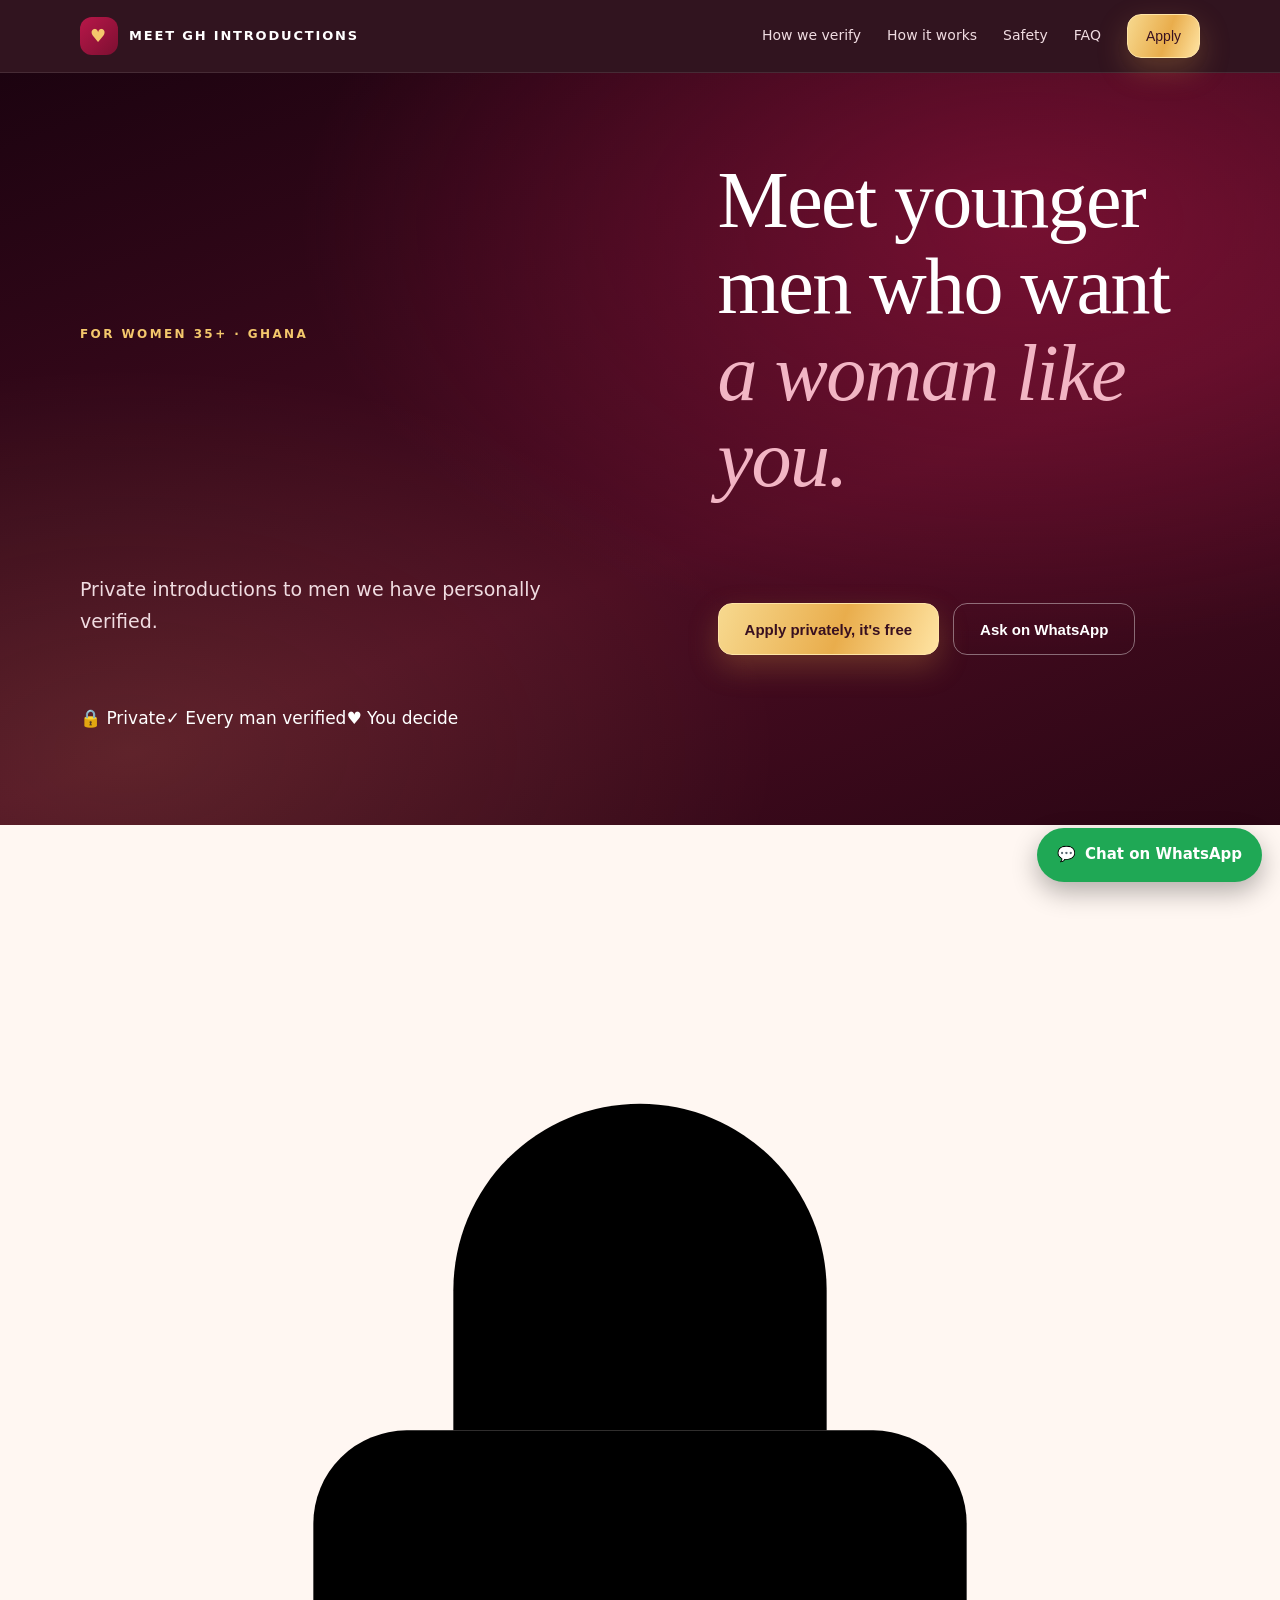
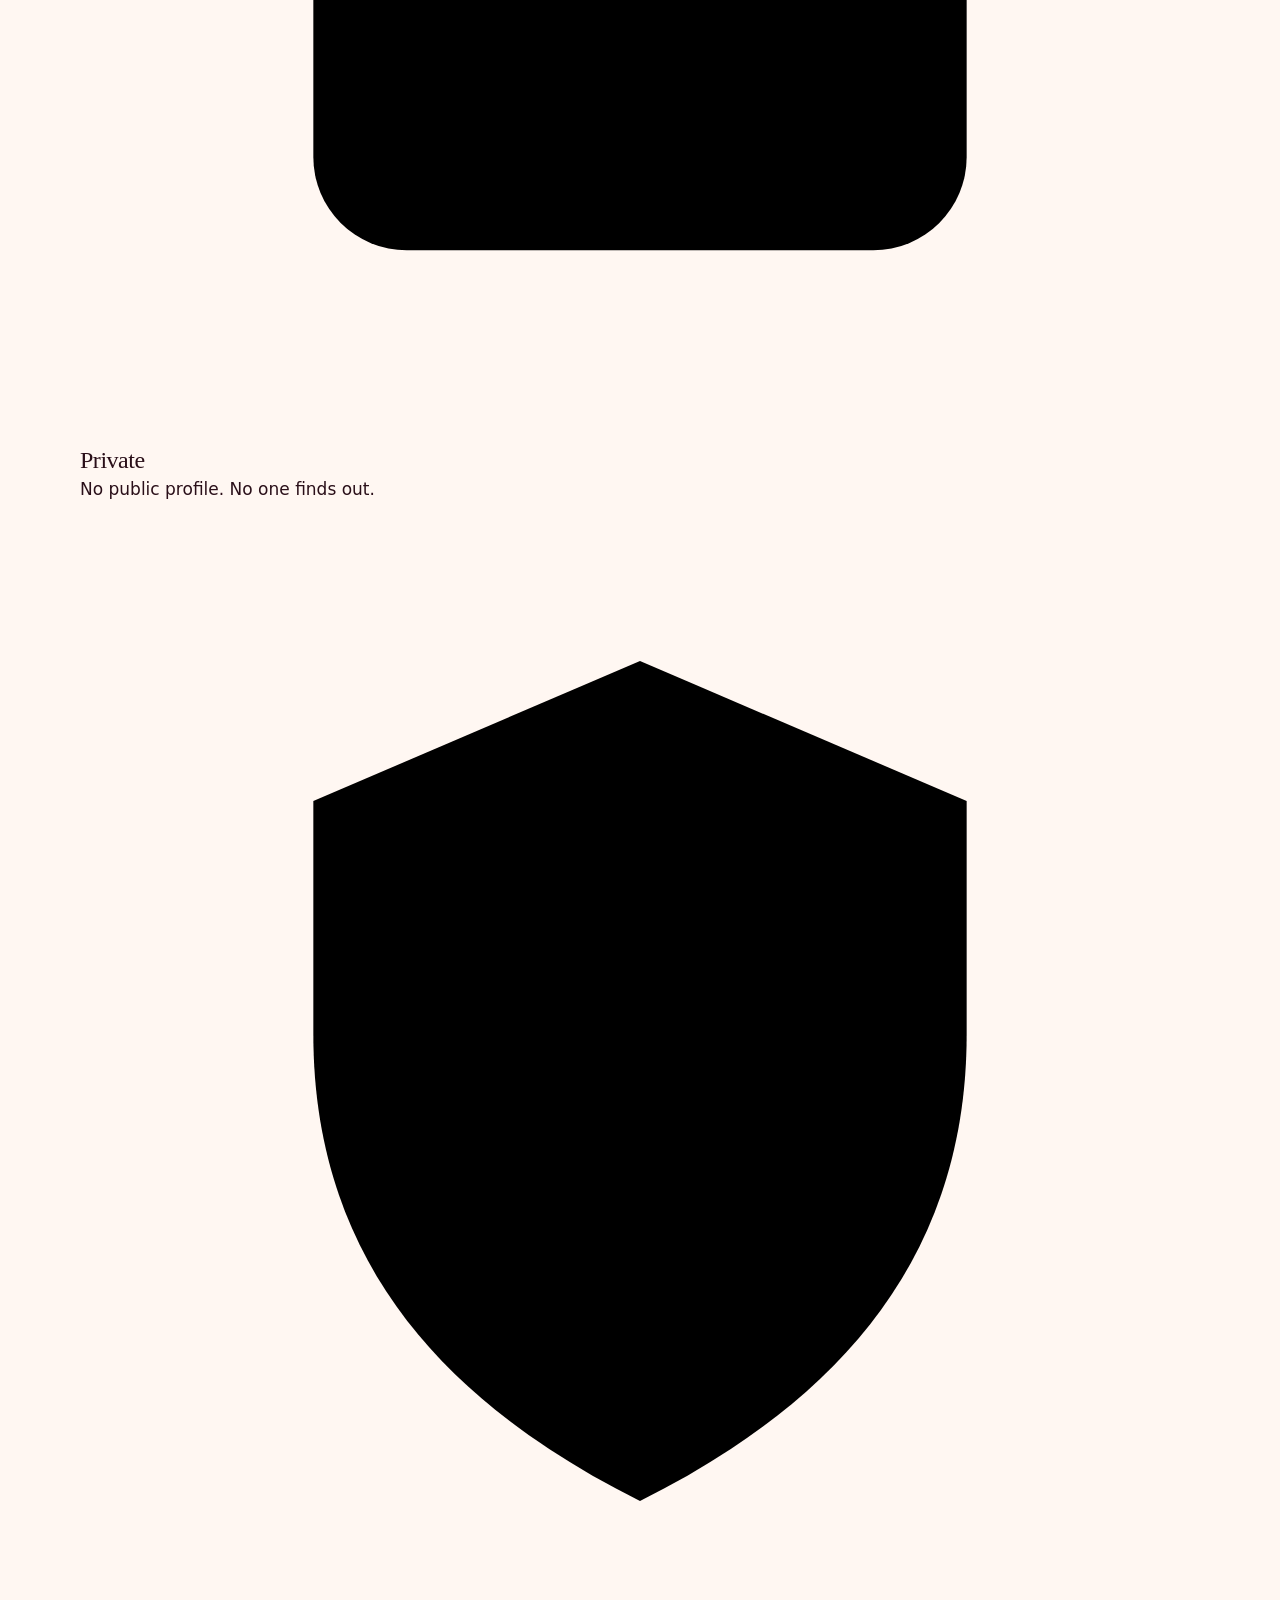
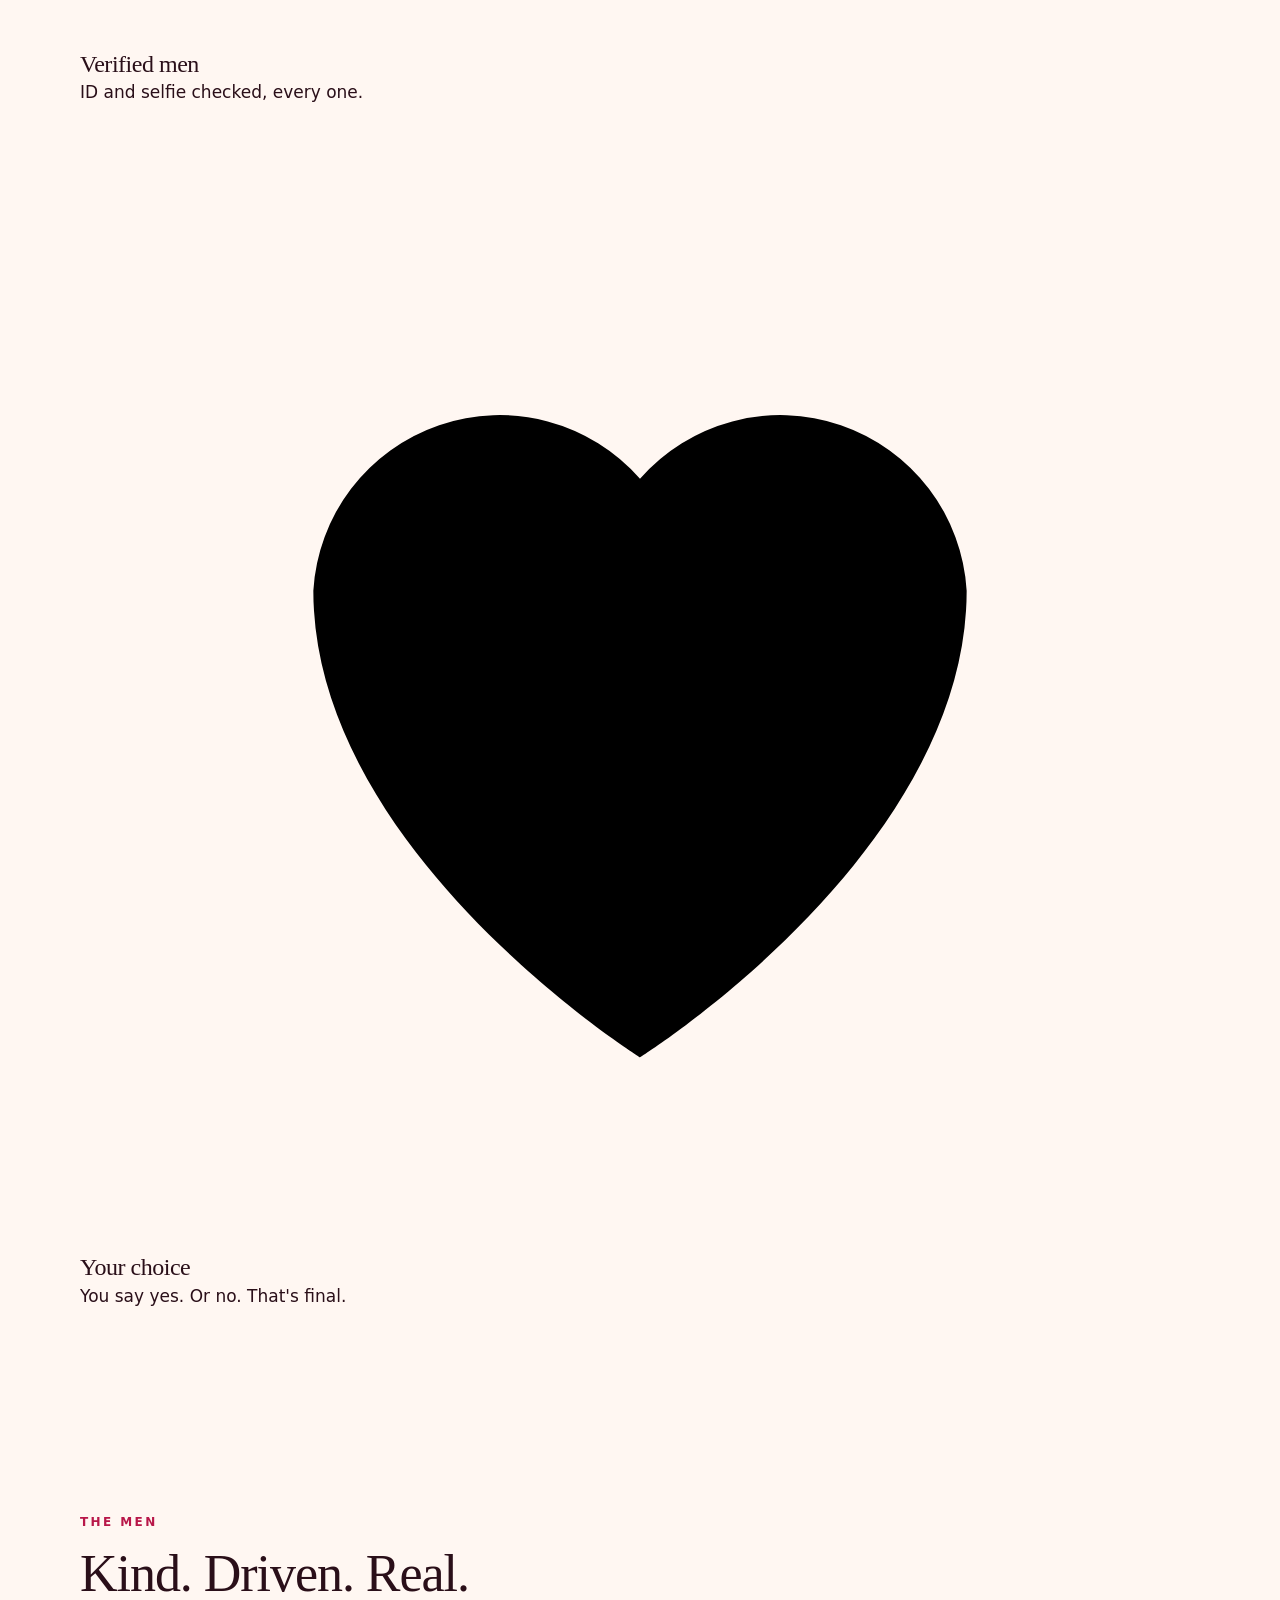
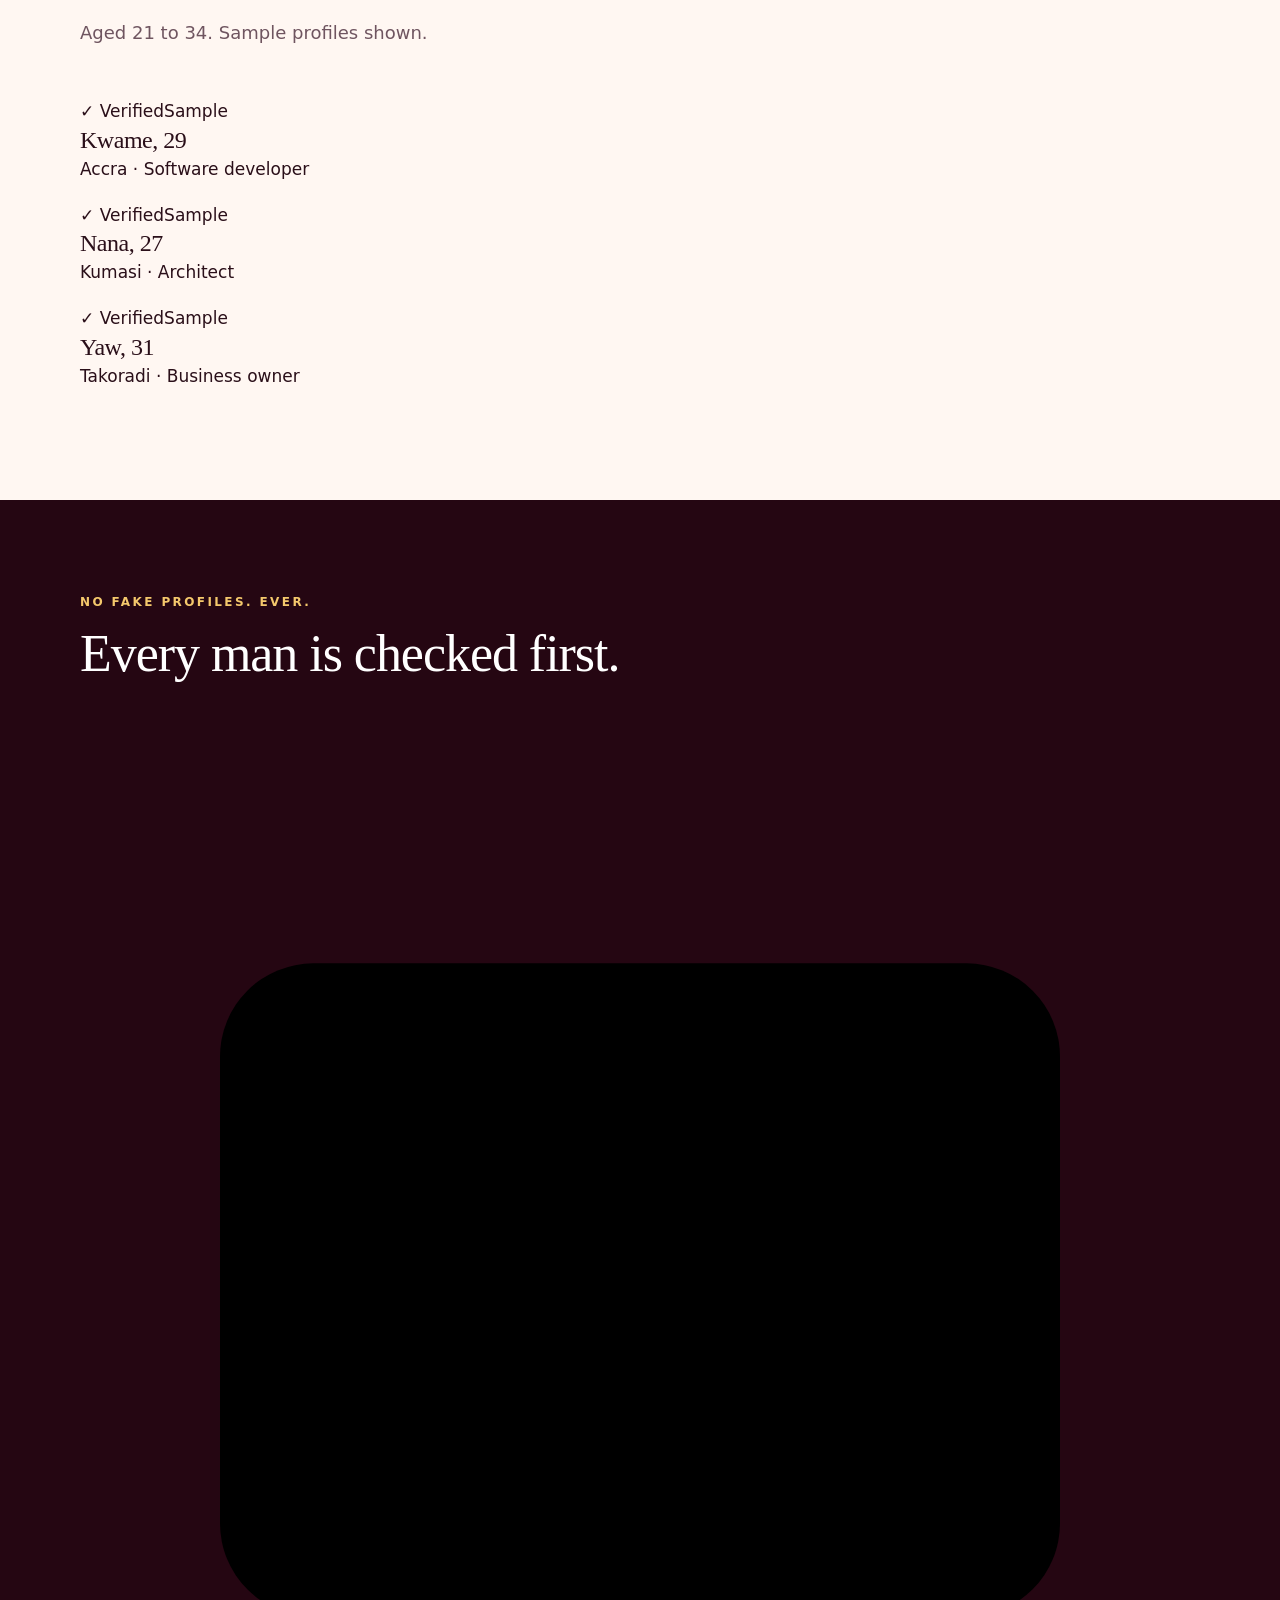
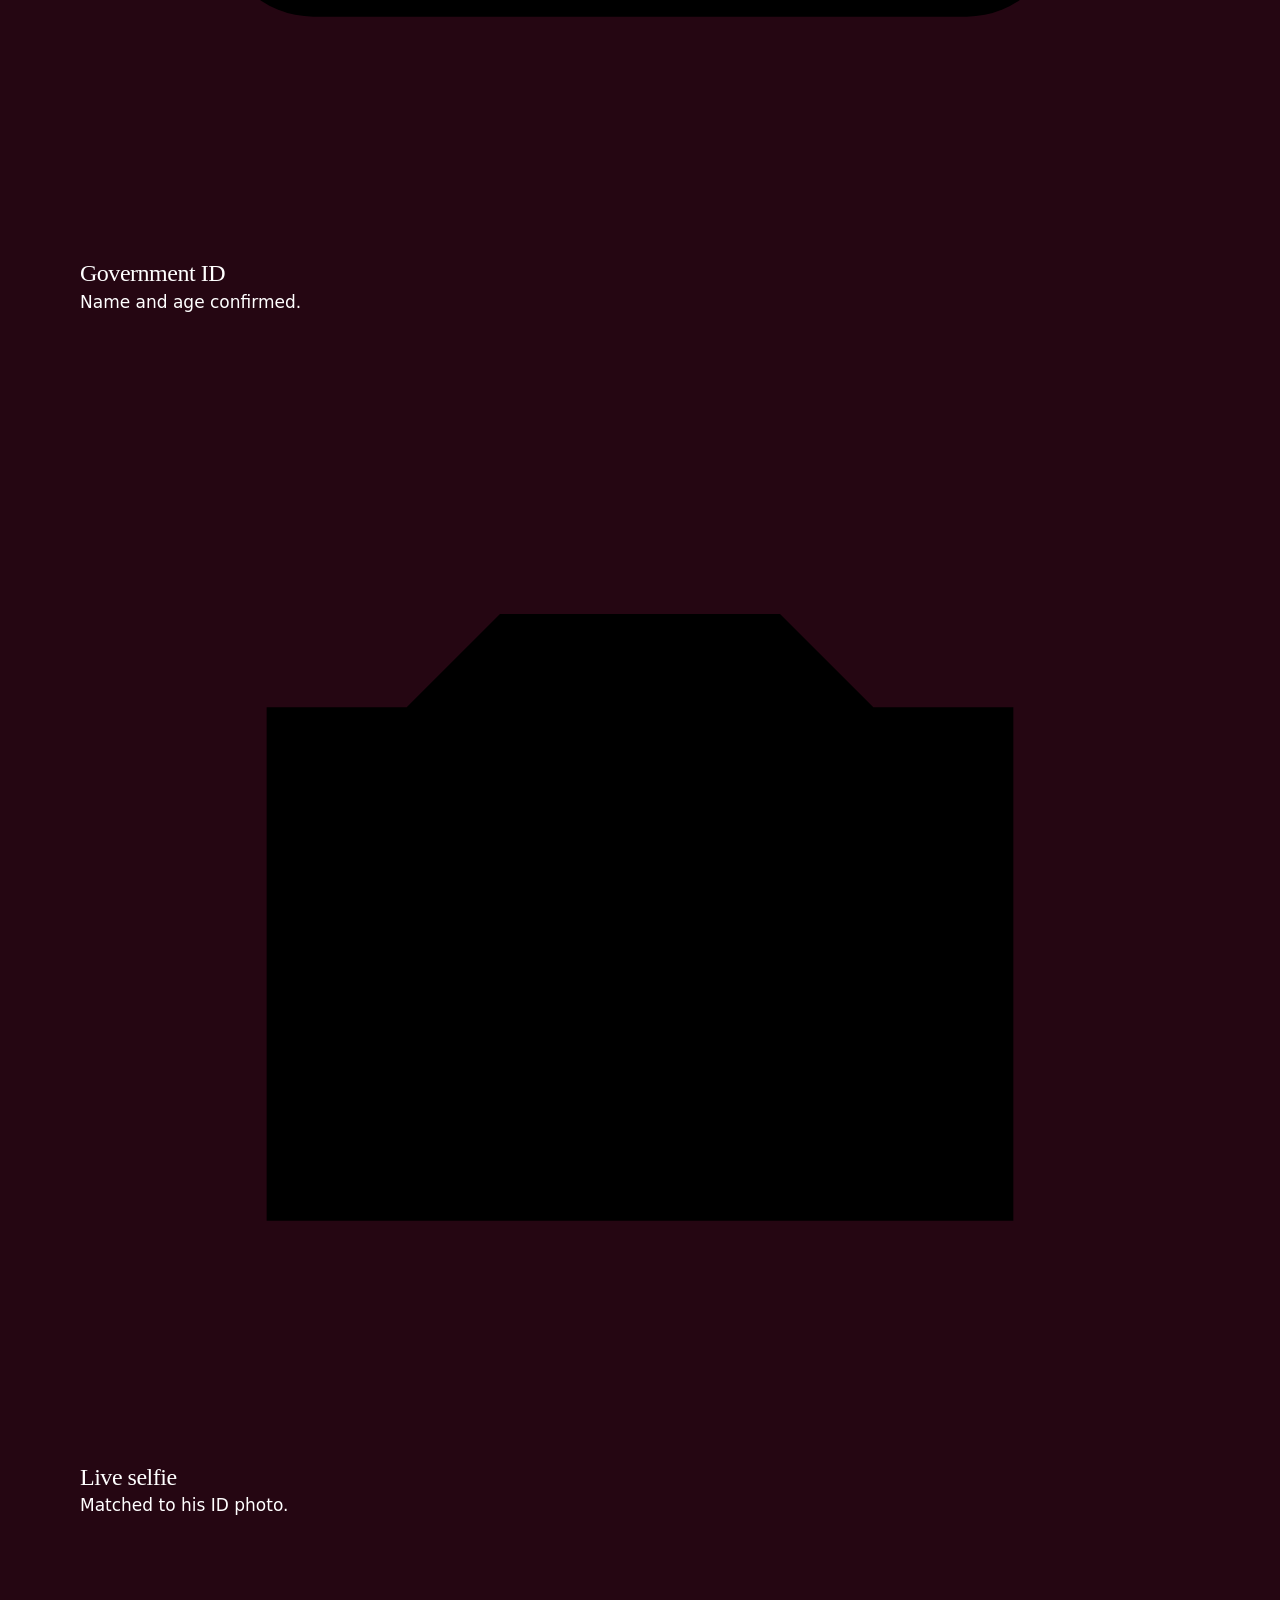
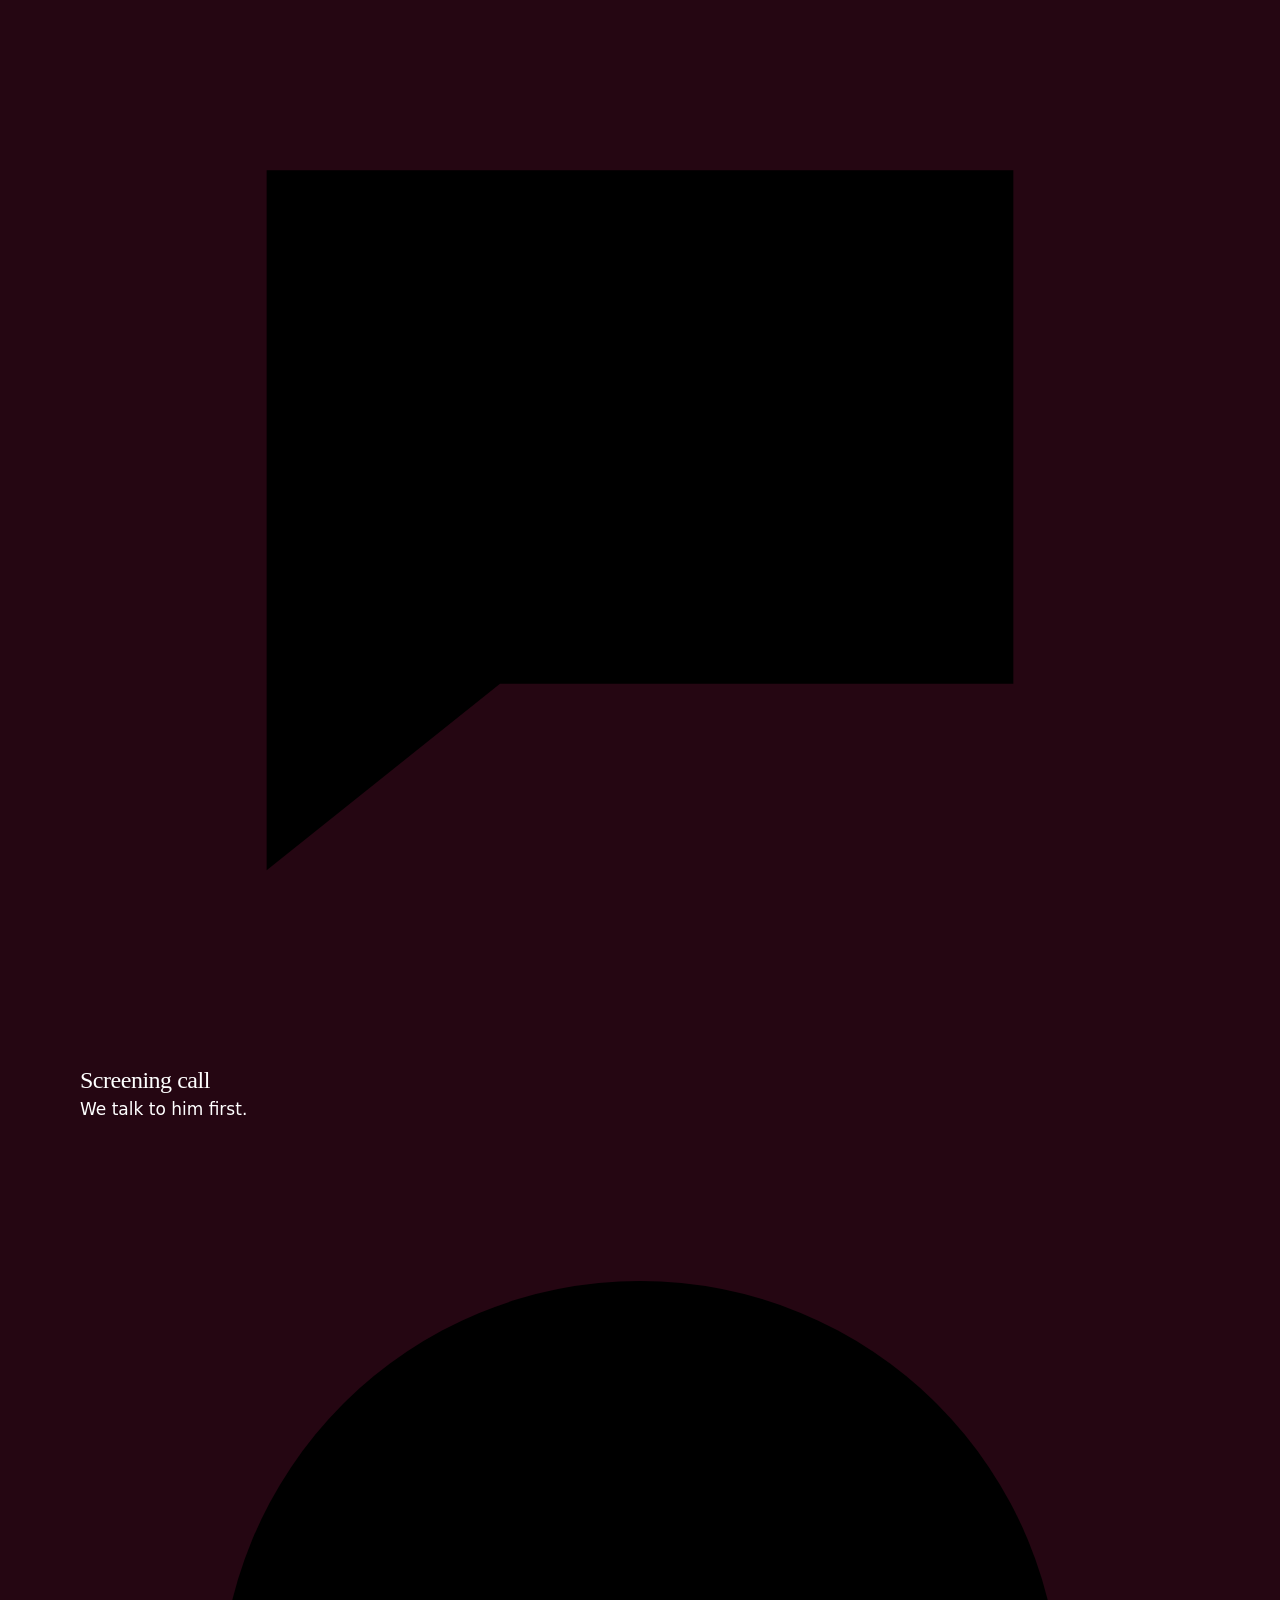
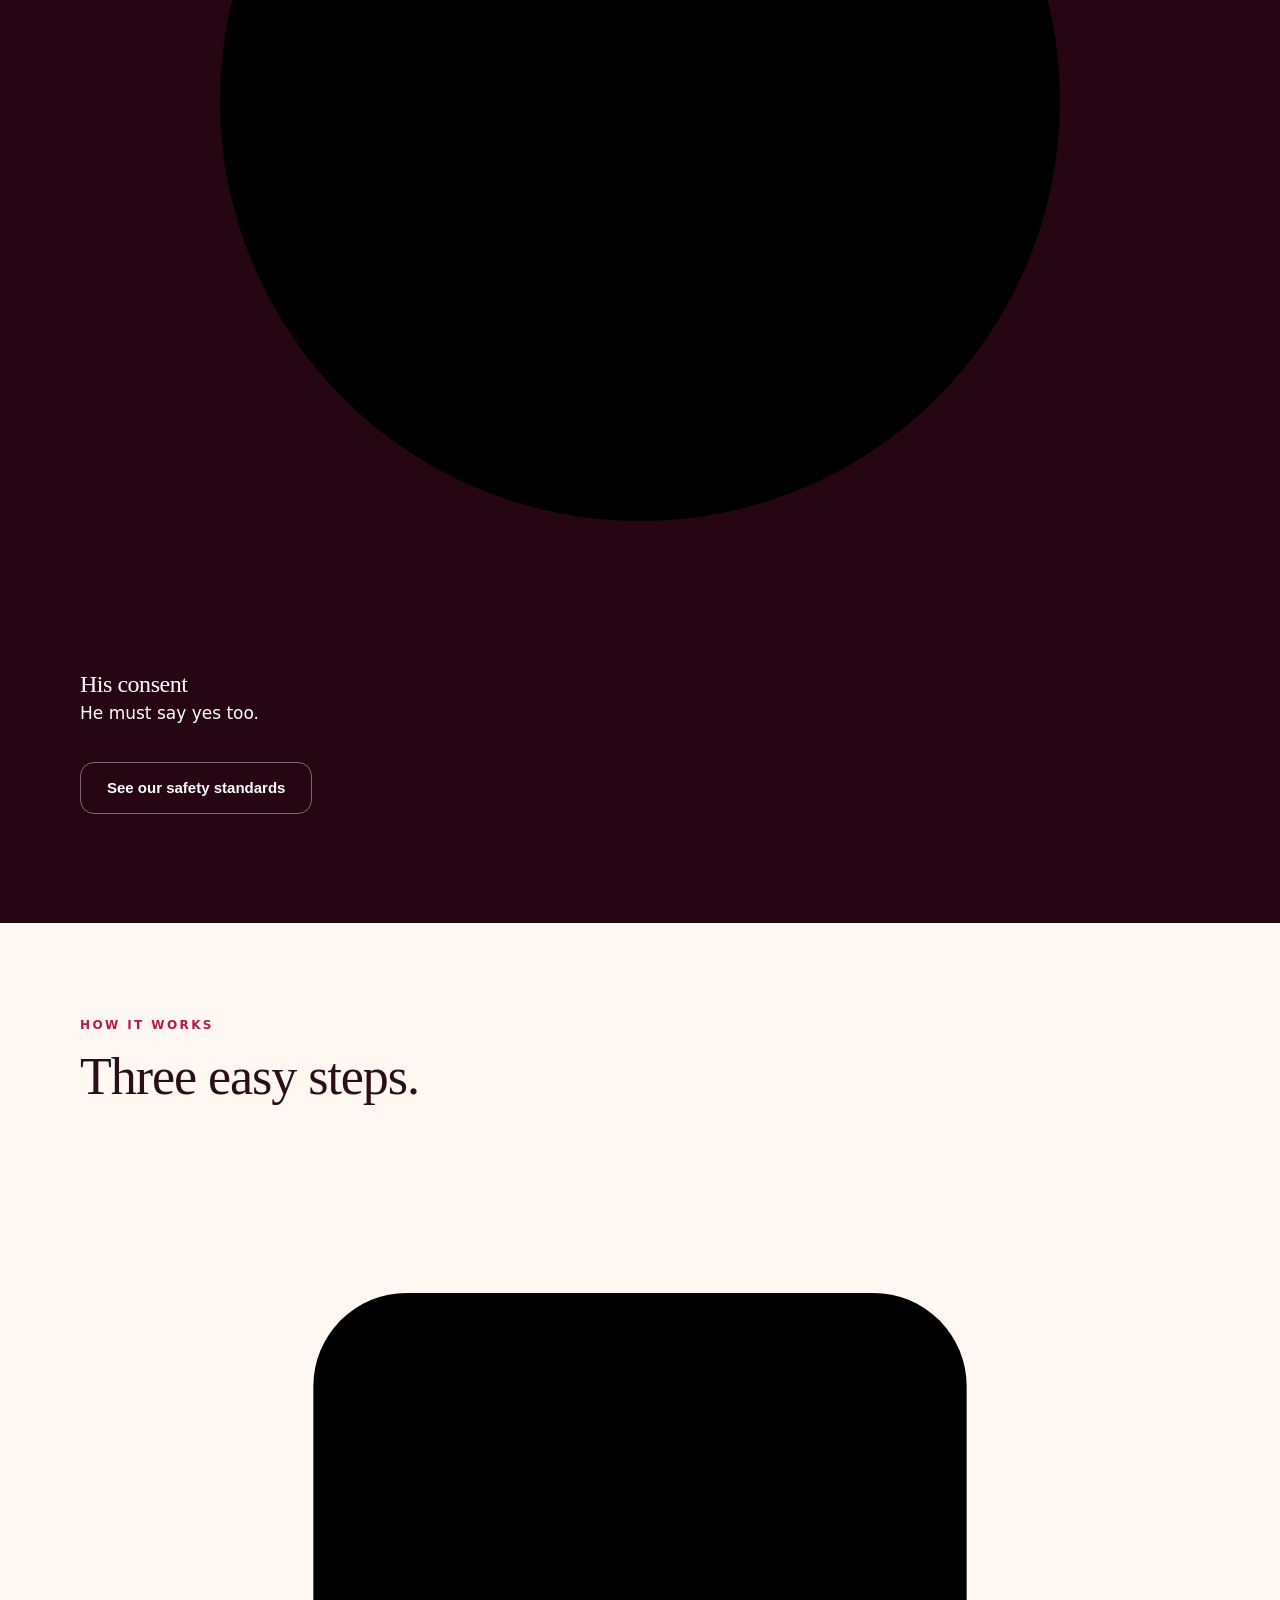
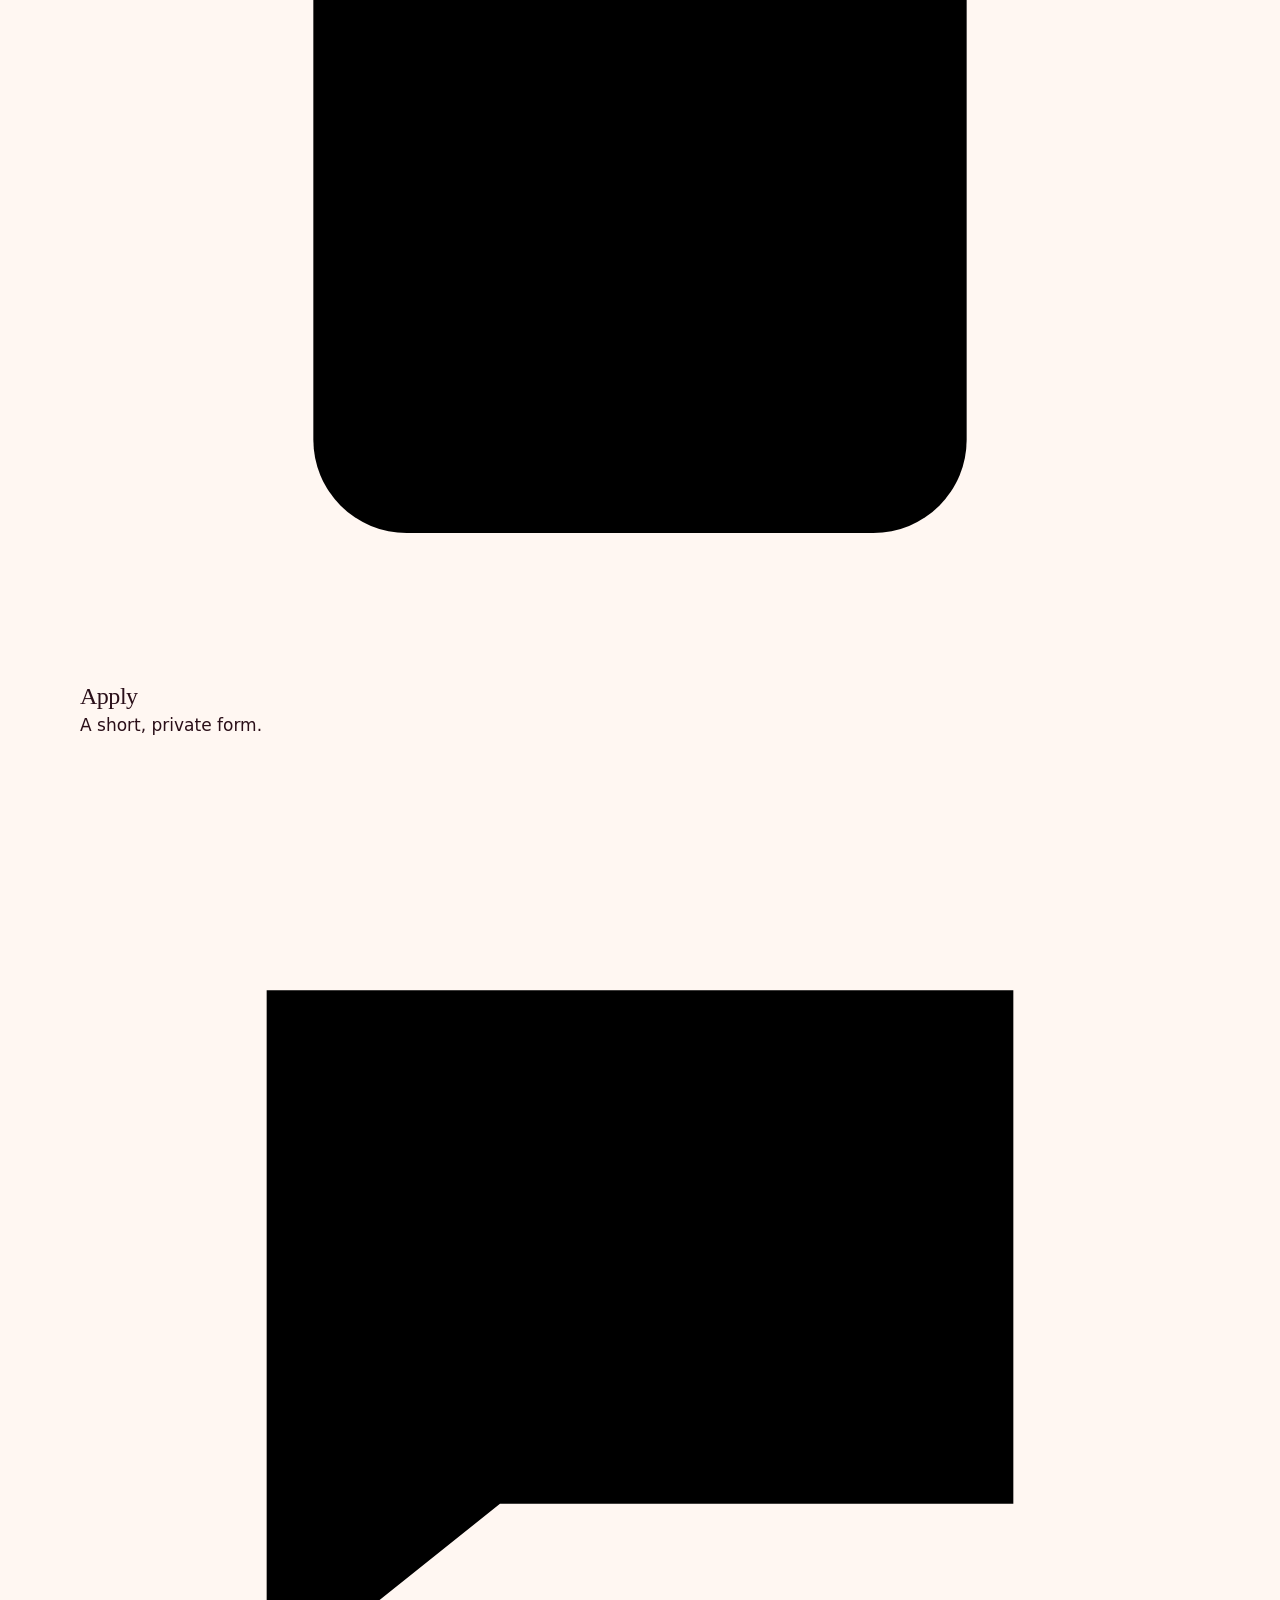
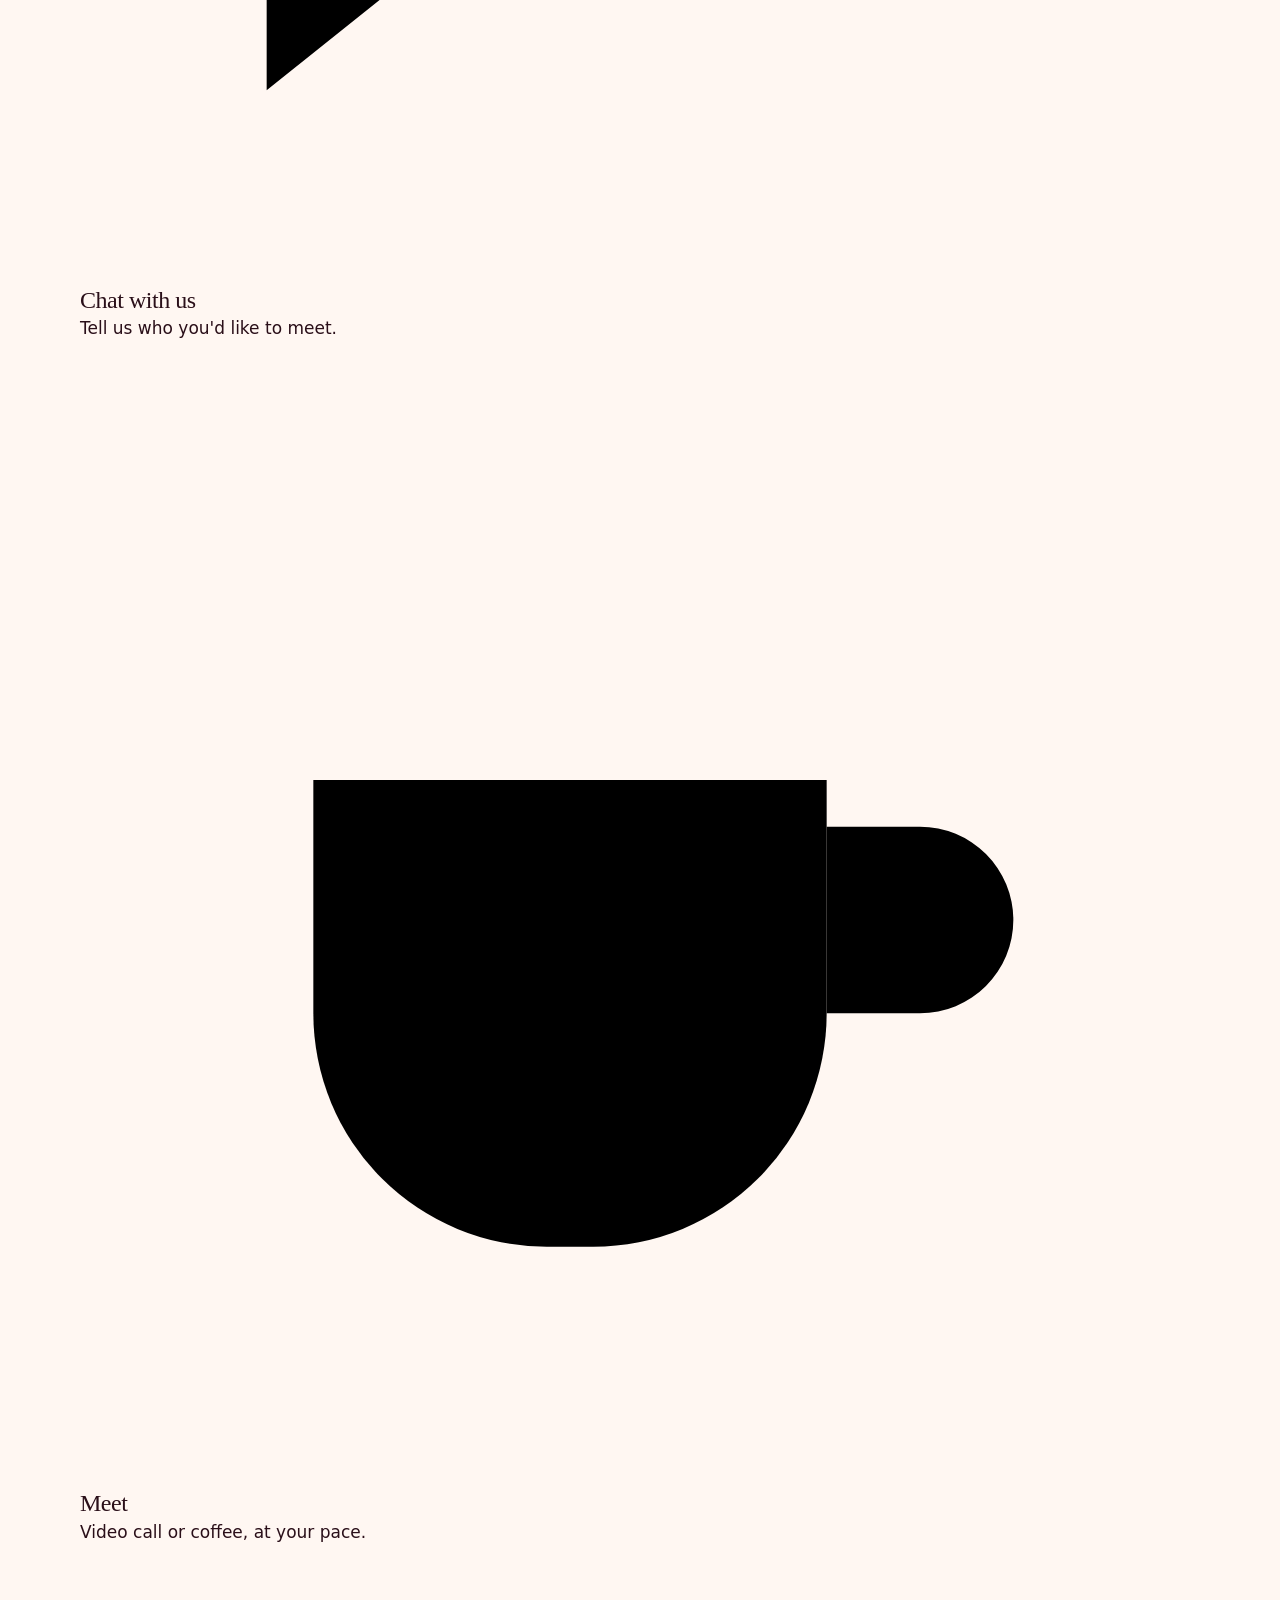
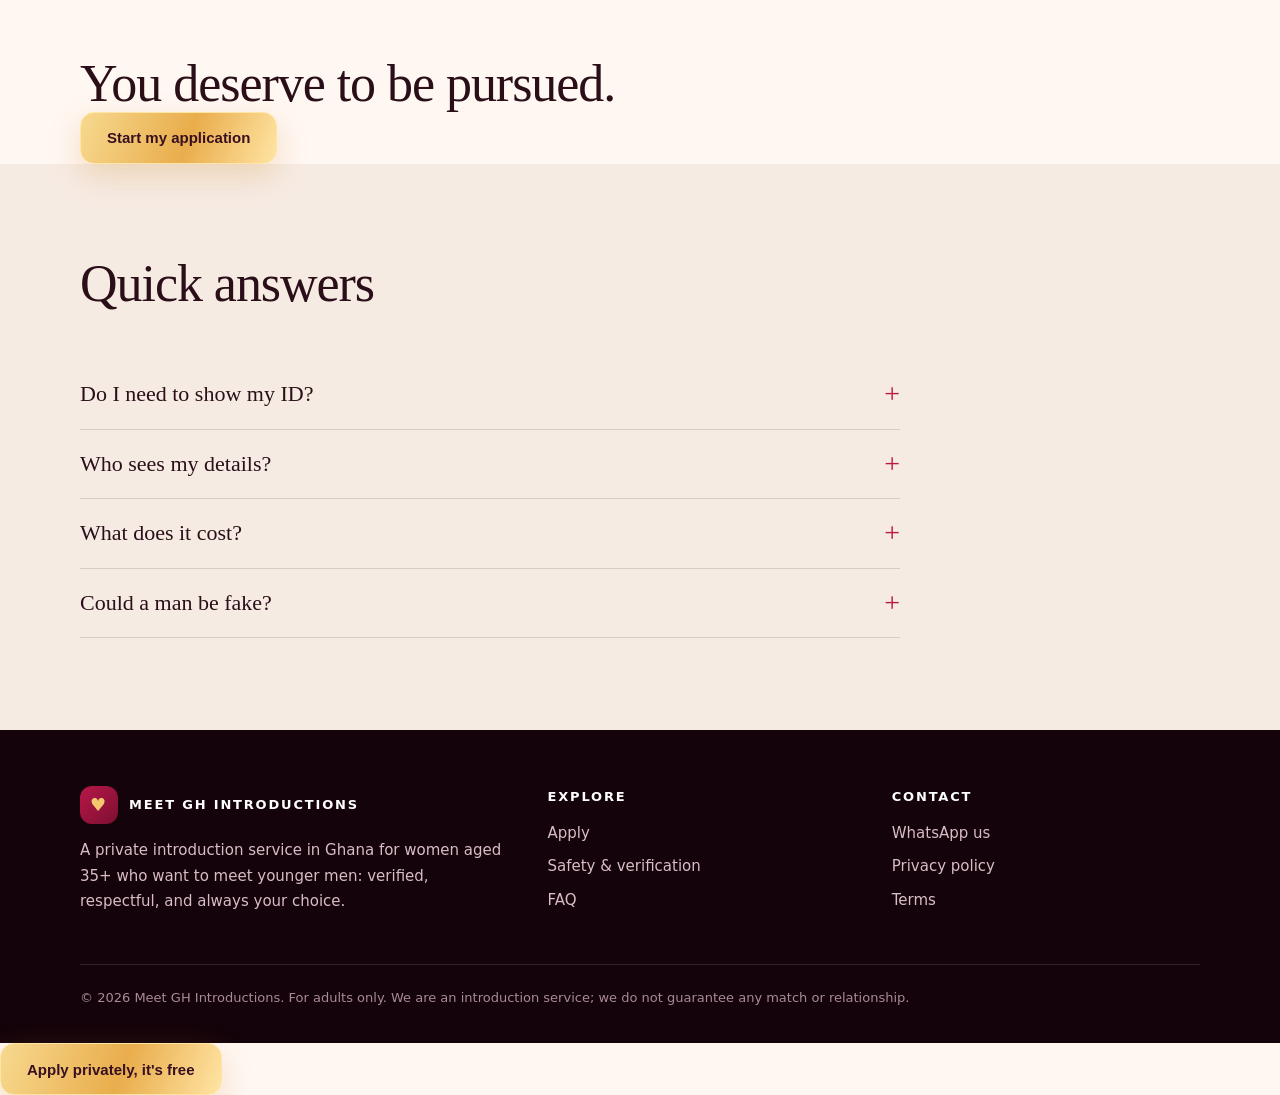
==== commit 1f656a55: "Add files via upload" ====
--- a/index.html
+++ b/index.html
@@ -17,81 +17,61 @@
 </div></header>
 
 <main>
-<div class="hero"><div class="wrap">
-<div>
+<div class="hero"><div class="ph"><img src="images/hero.jpg" alt="" fetchpriority="high" onerror="this.remove()"></div>
+<div class="wrap">
 <div class="eyebrow">For women <span data-woman-min>35</span>+ · Ghana</div>
-<h1>Tired of being told what you <em>should</em> want?</h1>
-<p class="lead">Meet kind, ambitious younger men who actually want a woman like you. Introduced privately, every man verified by us, and only if you say yes.</p>
-<div class="hero-actions"><a class="btn btn-gold" href="apply.html">Apply privately, it's free</a><a class="btn btn-ghost" data-wa="Hello, I would like to know more about Meet GH Introductions." href="#">Ask us on WhatsApp</a></div>
-<p class="hero-note">Takes 5 minutes. No profile goes online. No one finds out.</p>
-</div>
-<div class="hero-card">
-<div class="eyebrow">Your terms, always</div>
-<ul><li>You choose the age range, goals and pace</li><li>He never sees your name or number until you agree</li><li>Every man is ID-checked, selfie-verified and personally vetted by us</li><li>Men looking for money or favours are removed</li><li>Pause or stop whenever you like</li></ul>
-<a class="btn btn-gold" href="apply.html" style="width:100%;margin-top:22px">Start my application</a>
-</div>
+<h1>Meet younger men who want <em>a woman like you.</em></h1>
+<p class="lead">Private introductions to men we have personally verified.</p>
+<div class="hero-actions"><a class="btn btn-gold" href="apply.html">Apply privately, it's free</a><a class="btn btn-ghost" data-wa="Hello, I would like to know more about Meet GH Introductions." href="#">Ask on WhatsApp</a></div>
+<div class="chips"><span class="chip">🔒 Private</span><span class="chip">✓ Every man verified</span><span class="chip">♥ You decide</span></div>
 </div></div>
+<div class="kente"></div>
 
-<section><div class="wrap">
-<div class="sec-head"><div class="eyebrow">Sound familiar?</div><h2>You've built a life. Dating shouldn't feel like an apology.</h2></div>
-<div class="grid g3">
-<div class="card"><h3>"At your age…"</h3><p>You're tired of the comments and the side-eye for wanting a younger partner. Here, it isn't strange. It's the whole point.</p></div>
-<div class="card"><h3>Men your age want something else</h3><p>Many are looking for someone to serve them, or someone younger than you. You want energy, attention and someone who treats you like a prize.</p></div>
-<div class="card"><h3>Dating apps are a minefield</h3><p>Fake profiles, scammers and strangers asking for "small help". You deserve a service that checks people before you ever see them.</p></div>
+<section><div class="wrap"><div class="promises">
+<div class="promise reveal"><div class="ico"><svg viewBox="0 0 24 24"><rect x="5" y="11" width="14" height="9" rx="2"/><path d="M8 11V8a4 4 0 0 1 8 0v3"/></svg></div><h3>Private</h3><p>No public profile. No one finds out.</p></div>
+<div class="promise reveal"><div class="ico"><svg viewBox="0 0 24 24"><path d="M12 3l7 3v5c0 5-3 8-7 10-4-2-7-5-7-10V6z"/><path d="M9 12l2 2 4-4"/></svg></div><h3>Verified men</h3><p>ID and selfie checked, every one.</p></div>
+<div class="promise reveal"><div class="ico"><svg viewBox="0 0 24 24"><path d="M12 20s-7-4.4-7-10a4 4 0 0 1 7-2.4A4 4 0 0 1 19 10c0 5.6-7 10-7 10z"/></svg></div><h3>Your choice</h3><p>You say yes. Or no. That's final.</p></div>
 </div></div></section>
 
-<section class="sand" id="men"><div class="wrap">
-<div class="sec-head"><div class="eyebrow">The kind of man you'll meet</div><h2>Respectful. Driven. Drawn to confident women.</h2><p>Every man in our network is aged <span data-man-min>21</span> to <span data-man-max>34</span> and has passed our ID and selfie check. These are illustrations of the kind of profile you'd receive.</p></div>
-<div class="grid g3">
-<div class="card"><div class="eyebrow">Sample profile · illustration</div><h3>Kwame, 29</h3><p>Accra · Software developer. Ambitious, calm, loves cooking jollof on weekends. Says: "I like women who know who they are."</p></div>
-<div class="card"><div class="eyebrow">Sample profile · illustration</div><h3>Nana, 27</h3><p>Kumasi · Architect. Thoughtful, funny, loves travel and live music. Says: "I want real conversation, not games."</p></div>
-<div class="card"><div class="eyebrow">Sample profile · illustration</div><h3>Yaw, 31</h3><p>Takoradi · Business owner. Steady and family-minded. Says: "I'm looking for a partner I can build a life with."</p></div>
-</div>
-<p style="margin-top:20px;font-size:14px;color:var(--muted)">Real profiles are shared privately with you, and only for men who have agreed to be introduced.</p>
-</div></section>
+<section class="blush" id="men"><div class="wrap">
+<div class="sec-head"><div class="eyebrow">The men</div><h2>Kind. Driven. Real.</h2><p>Aged <span data-man-min>21</span> to <span data-man-max>34</span>. Sample profiles shown.</p></div>
+<div class="profiles">
+<div class="profile reveal"><div class="ph"><span class="badge">✓ Verified</span><span class="sample">Sample</span><img src="images/men-kwame.jpg" alt="" loading="lazy" onerror="this.remove()"></div><div class="info"><h3>Kwame, 29</h3><p>Accra · Software developer</p></div></div>
+<div class="profile reveal"><div class="ph"><span class="badge">✓ Verified</span><span class="sample">Sample</span><img src="images/men-nana.jpg" alt="" loading="lazy" onerror="this.remove()"></div><div class="info"><h3>Nana, 27</h3><p>Kumasi · Architect</p></div></div>
+<div class="profile reveal"><div class="ph"><span class="badge">✓ Verified</span><span class="sample">Sample</span><img src="images/men-yaw.jpg" alt="" loading="lazy" onerror="this.remove()"></div><div class="info"><h3>Yaw, 31</h3><p>Takoradi · Business owner</p></div></div>
+</div></div></section>
 
 <section class="dark" id="verify"><div class="wrap">
-<div class="sec-head"><div class="eyebrow">No fake profiles. Ever.</div><h2>Every man is real, because we check him first.</h2><p>You never have to wonder who is on the other side. Before any man is shown to a woman, he goes through this:</p></div>
-<div class="grid g4">
-<div class="card"><div class="num">1</div><h3>Government ID</h3><p>He submits a valid ID. We check his name and date of birth, and that he is within our <span data-man-min>21</span> to <span data-man-max>34</span> age range.</p></div>
-<div class="card"><div class="num">2</div><h3>Live selfie</h3><p>He takes a live selfie. We match his face to his ID, so photos can't be borrowed or stolen.</p></div>
-<div class="card"><div class="num">3</div><h3>Personal screening</h3><p>Our team talks to him directly to confirm his number, his goals, and that he is looking for a real relationship.</p></div>
-<div class="card"><div class="num">4</div><h3>His consent</h3><p>He is only shown to a woman if he agrees. No one is ever introduced without saying yes.</p></div>
+<div class="sec-head"><div class="eyebrow">No fake profiles. Ever.</div><h2>Every man is checked first.</h2></div>
+<div class="steps">
+<div class="step reveal"><div class="ico"><svg viewBox="0 0 24 24"><rect x="3" y="5" width="18" height="14" rx="2"/><circle cx="9" cy="11" r="2"/><path d="M6 16c.6-1.6 5.4-1.6 6 0M14 10h4M14 13h3"/></svg></div><h3>Government ID</h3><p>Name and age confirmed.</p></div>
+<div class="step reveal"><div class="ico"><svg viewBox="0 0 24 24"><path d="M4 8h3l2-2h6l2 2h3v11H4z"/><circle cx="12" cy="13" r="3.5"/></svg></div><h3>Live selfie</h3><p>Matched to his ID photo.</p></div>
+<div class="step reveal"><div class="ico"><svg viewBox="0 0 24 24"><path d="M4 5h16v11H9l-5 4z"/><path d="M8 9h8M8 12h5"/></svg></div><h3>Screening call</h3><p>We talk to him first.</p></div>
+<div class="step reveal"><div class="ico"><svg viewBox="0 0 24 24"><circle cx="12" cy="12" r="9"/><path d="M8 12l3 3 5-6"/></svg></div><h3>His consent</h3><p>He must say yes too.</p></div>
 </div>
-<p style="margin-top:26px;color:#e6cbd2"><a href="safety.html" style="color:var(--gold);font-weight:700">See our full safety standards →</a></p>
+<p class="center" style="margin-top:34px"><a class="btn btn-ghost" href="safety.html">See our safety standards</a></p>
 </div></section>
 
 <section id="how"><div class="wrap">
-<div class="sec-head"><div class="eyebrow">How it works</div><h2>Four calm steps from hello to a first coffee</h2><p>No swiping and no pressure. A real person guides you through every stage.</p></div>
-<div class="grid g4">
-<div class="card"><div class="num">1</div><h3>Apply privately</h3><p>A short form. Only our team can read it.</p></div>
-<div class="card"><div class="num">2</div><h3>Chat with us</h3><p>A friendly WhatsApp conversation about who you are and the kind of man you'd like to meet.</p></div>
-<div class="card"><div class="num">3</div><h3>Receive introductions</h3><p>We shortlist verified men who fit what you asked for. You say yes or no, and that's final.</p></div>
-<div class="card"><div class="num">4</div><h3>Meet safely</h3><p>Start with a video call or a public place. We give you simple guidance and stay in touch.</p></div>
+<div class="sec-head"><div class="eyebrow">How it works</div><h2>Three easy steps.</h2></div>
+<div class="steps three">
+<div class="step reveal"><div class="ico"><svg viewBox="0 0 24 24"><rect x="5" y="3" width="14" height="18" rx="2"/><path d="M9 8h6M9 12h6M9 16h3"/></svg></div><h3>Apply</h3><p>A short, private form.</p></div>
+<div class="step reveal"><div class="ico"><svg viewBox="0 0 24 24"><path d="M4 5h16v11H9l-5 4z"/><path d="M8 9h8M8 12h5"/></svg></div><h3>Chat with us</h3><p>Tell us who you'd like to meet.</p></div>
+<div class="step reveal"><div class="ico"><svg viewBox="0 0 24 24"><path d="M5 9h11v5a5 5 0 0 1-5 5h-1a5 5 0 0 1-5-5z"/><path d="M16 10h2a2 2 0 0 1 0 4h-2M8 3v3M12 3v3"/></svg></div><h3>Meet</h3><p>Video call or coffee, at your pace.</p></div>
 </div></div></section>
 
-<section class="dark"><div class="wrap split">
-<div><div class="eyebrow">You're in control</div><h2>Your name stays yours until you decide.</h2>
-<p style="margin-top:18px;color:#e6cbd2;font-size:18px">Discreet by design, for professionals, business owners, public figures, and anyone who simply values her privacy.</p></div>
-<ul class="checks"><li>No public profile and no photo gallery</li><li>You set the age range, goals and pace</li><li>Contact details are shared only when you both say yes</li><li>Anyone who asks for money or pressures you is removed and blocked</li><li>You can pause or leave at any time</li></ul>
-</div></section>
+<div class="kente"></div>
+<div class="band"><div class="ph"><img src="images/lifestyle.jpg" alt="" loading="lazy" onerror="this.remove()"></div>
+<div class="wrap"><h2>You deserve to be pursued.</h2><a class="btn btn-gold" href="apply.html">Start my application</a></div></div>
 
 <section class="sand" id="faq"><div class="wrap">
-<div class="sec-head"><div class="eyebrow">Questions</div><h2>Good to know</h2></div>
+<div class="sec-head"><h2>Quick answers</h2></div>
 <div class="faq">
-<details><summary>Who is this for?</summary><p>Women aged <span data-woman-min>35</span> and above who would like to meet younger men. Single, divorced and widowed women are all welcome.</p></details>
-<details><summary>Are the men real?</summary><p>Yes. Nobody can sign up on their own: every man is added by our team after an ID check, a live selfie matched to his ID, and a personal screening. You will never see a fake or stolen profile.</p></details>
-<details><summary>Do I need to show my ID?</summary><p>No. Women just apply with a few details. Verification is for the men.</p></details><details><summary>Who can see my information?</summary><p>Only our team. A man sees your details only after you have agreed to an introduction.</p></details>
-<details><summary>What does it cost?</summary><p>Applying is free. If a membership fee applies, our team explains it on your intro call before you pay anything. We will never ask you to send money to a man.</p></details>
-<details><summary>Do you guarantee I'll find someone?</summary><p>No honest agency can. We promise careful screening, thoughtful introductions, and that we keep working with you.</p></details>
-<details><summary>What if a man asks me for money?</summary><p>Do not send it. Tell us straight away on WhatsApp. Anyone asking for money is removed.</p></details>
+<details><summary>Do I need to show my ID?</summary><p>No. Only the men are verified. You just fill in a short form.</p></details>
+<details><summary>Who sees my details?</summary><p>Only our team. A man sees them only after you agree to an introduction.</p></details>
+<details><summary>What does it cost?</summary><p>Applying is free. Any fee is explained on your intro call, before you pay anything.</p></details>
+<details><summary>Could a man be fake?</summary><p>No. Every man is added by our team after an ID check, a live selfie and a screening call.</p></details>
 </div></div></section>
-
-<section class="cta"><div class="wrap">
-<h2>You deserve to be pursued.</h2>
-<p>Start with a private application, or send us a WhatsApp message first. We're happy to answer anything.</p>
-<div class="btn-row"><a class="btn btn-gold" href="apply.html">Start my application</a><a class="btn btn-ghost" data-wa="Hello, I would like to know more about Meet GH Introductions." href="#">Ask on WhatsApp</a></div>
-</div></section>
 </main>
 <footer><div class="wrap">
 <div class="cols">
@@ -102,6 +82,7 @@
 </div>
 <div class="fine">© <span id="year"></span> <span data-brand>Meet GH Introductions</span>. For adults only. We are an introduction service; we do not guarantee any match or relationship.</div>
 </div></footer>
+<a class="btn btn-gold sticky-apply" href="apply.html">Apply privately, it's free</a>
 <a class="wa-float" data-wa="Hello, I would like to know more about Meet GH Introductions." href="#" aria-label="Chat on WhatsApp">💬 <span>Chat on WhatsApp</span></a>
 <script src="js/config.js"></script><script src="js/site.js"></script>
 </body></html>
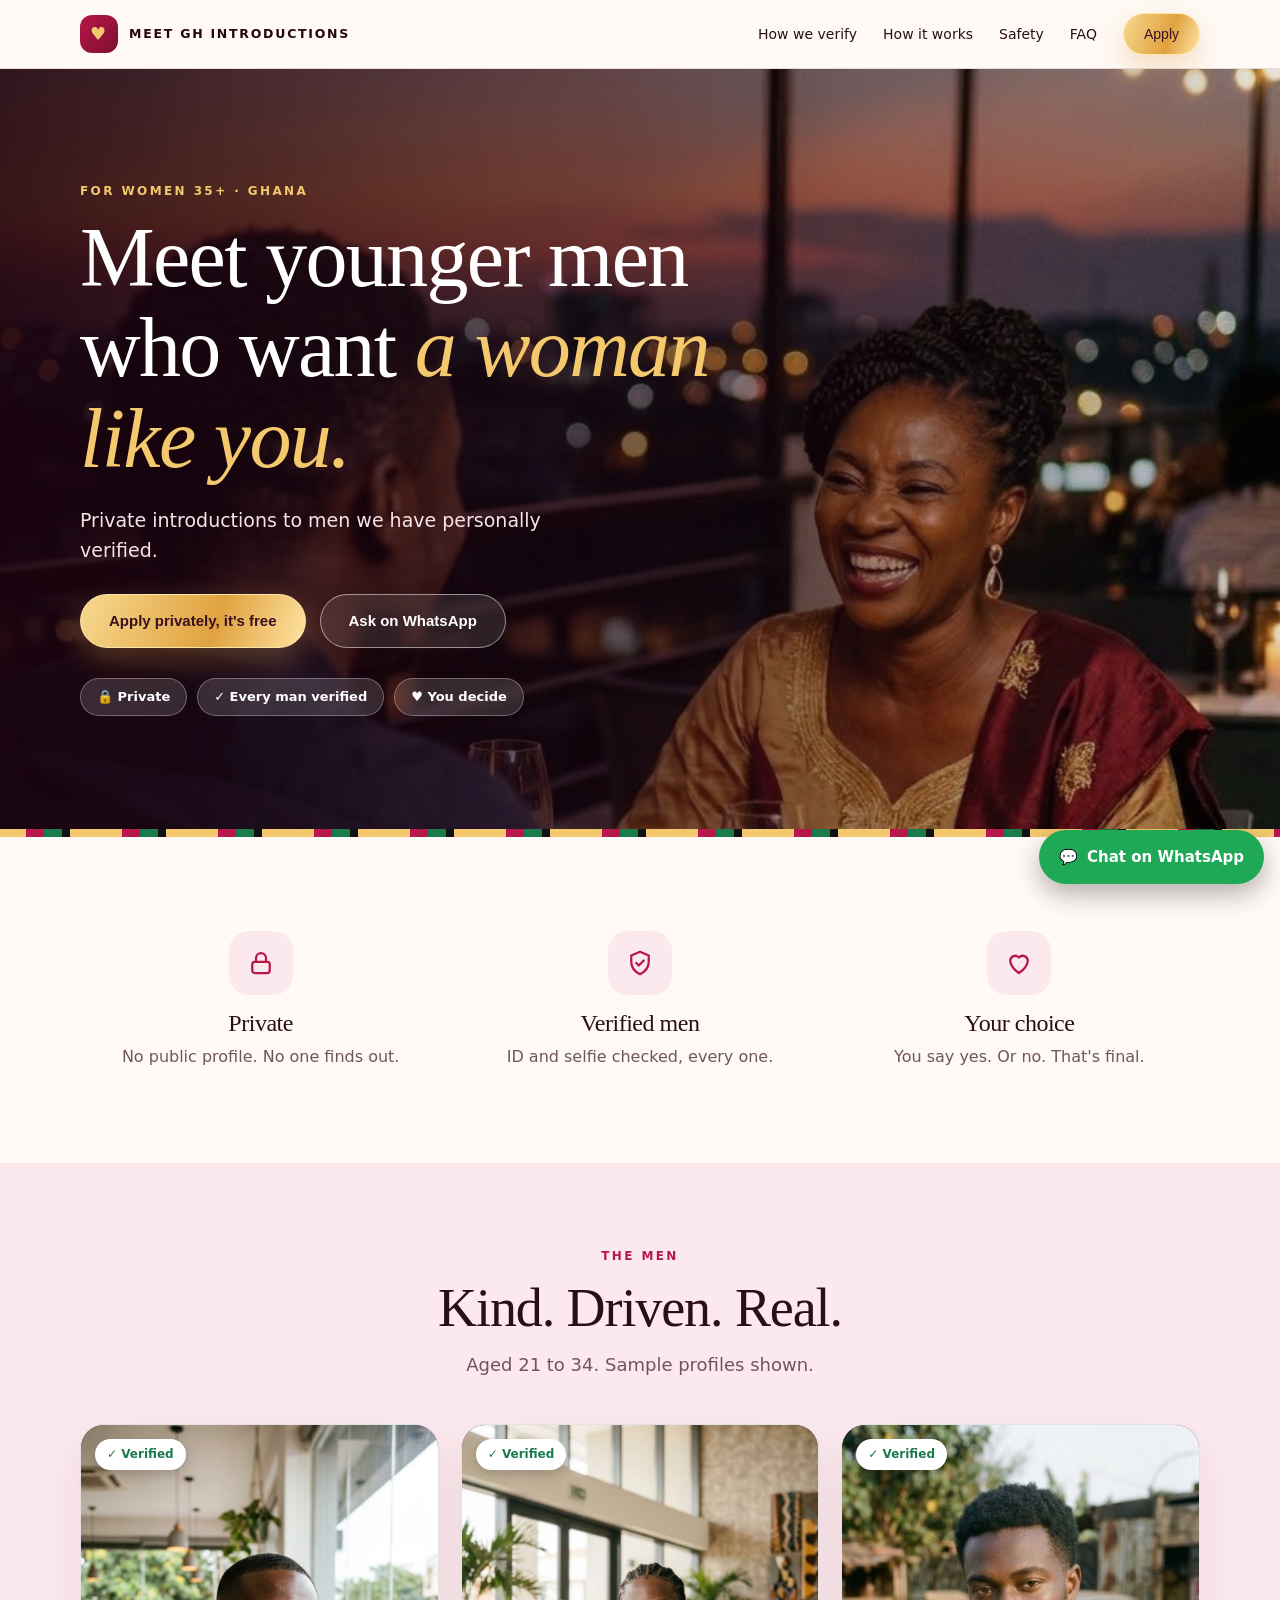
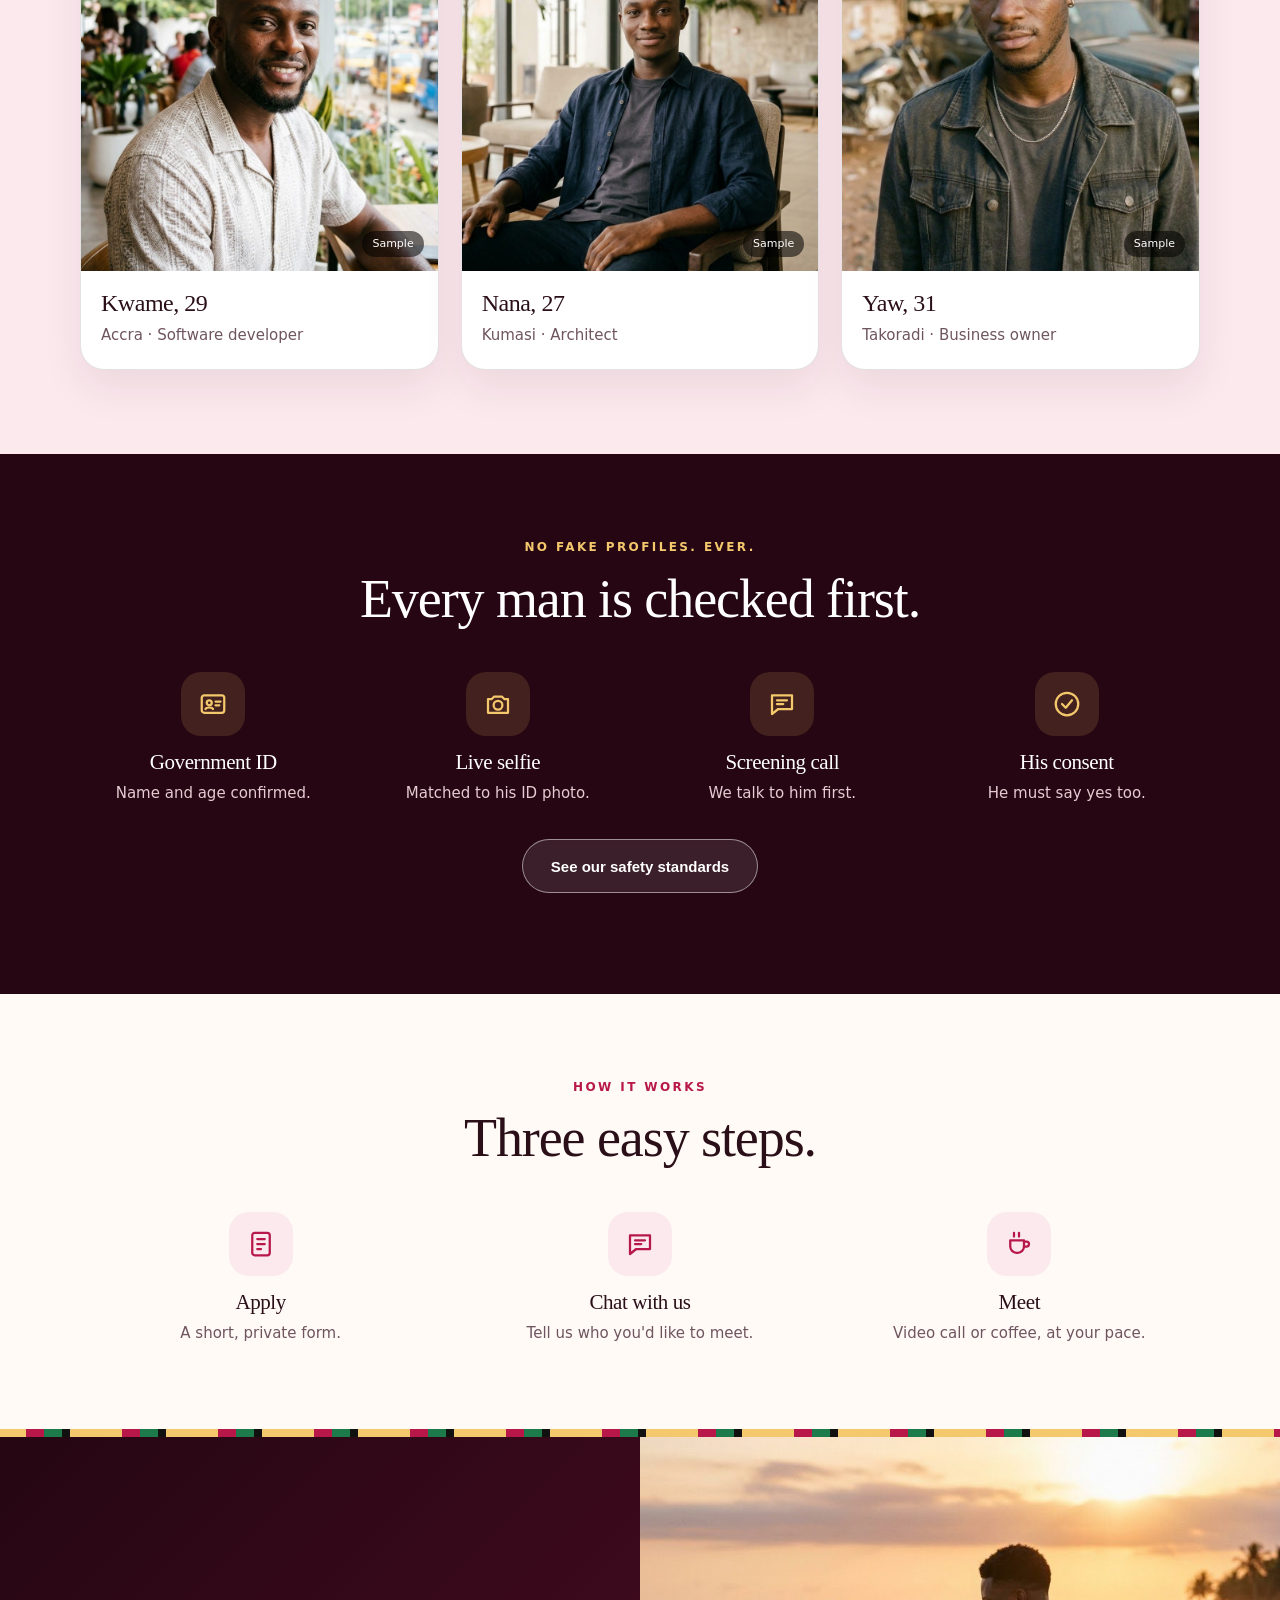
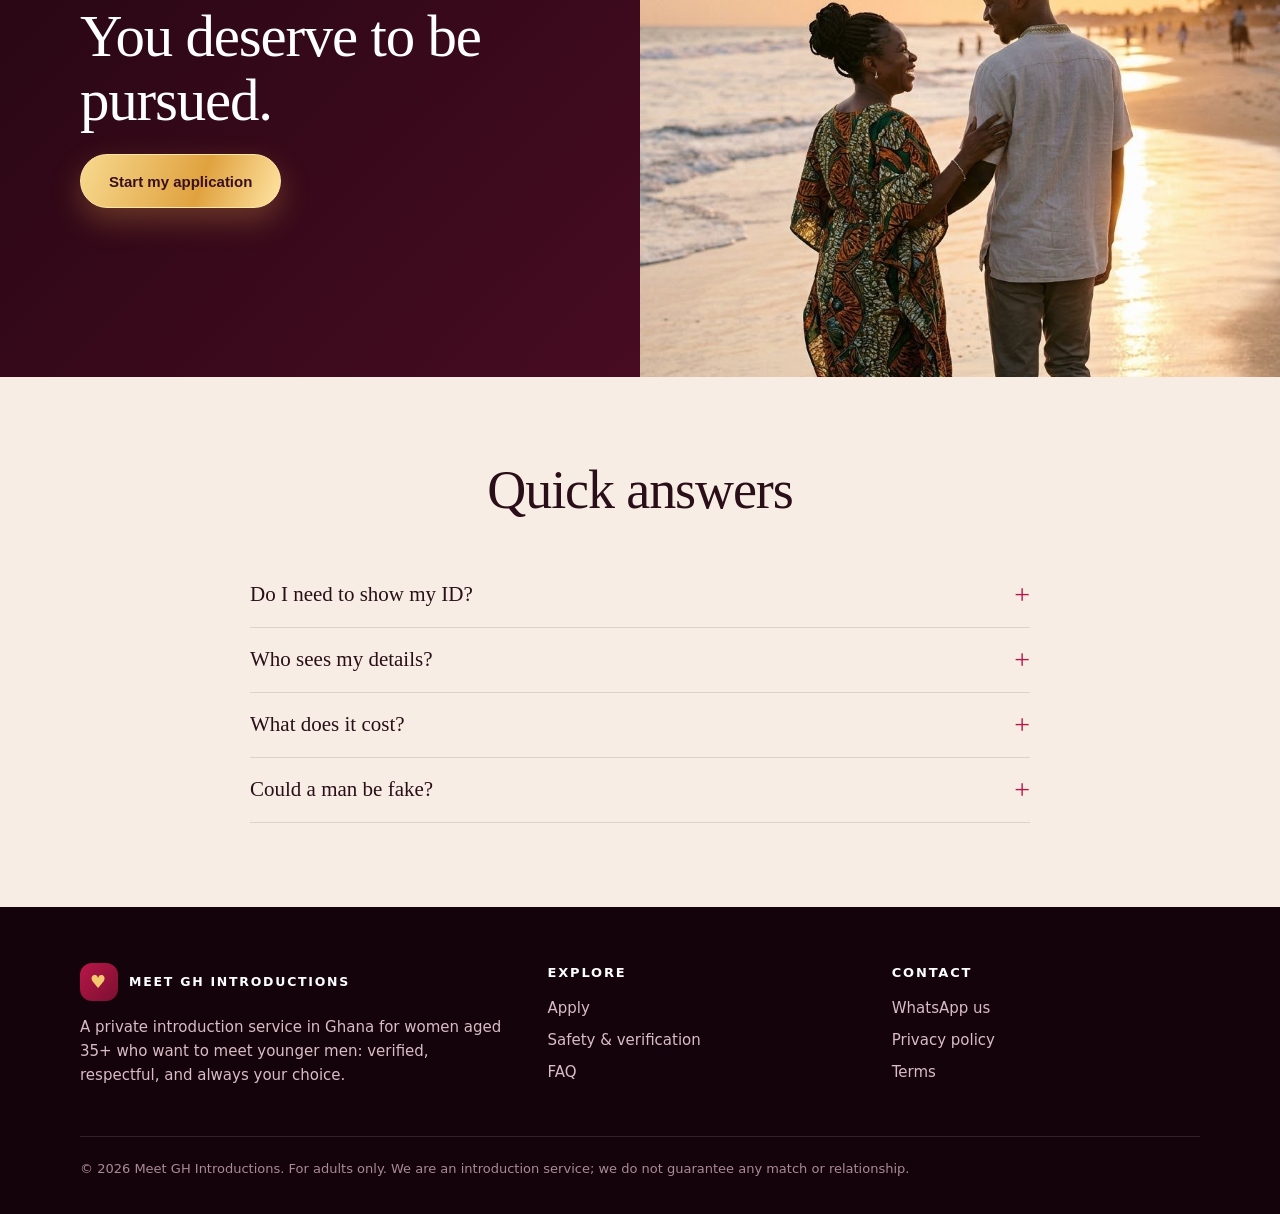
==== commit 5359914d: "Add files via upload" ====
--- a/index.html
+++ b/index.html
@@ -2,16 +2,16 @@
 <html lang="en"><head><meta charset="utf-8">
 <meta name="viewport" content="width=device-width,initial-scale=1">
 <meta name="theme-color" content="#250612">
-<title>Meet GH Introductions: Younger men, introduced privately, for women in Ghana</title>
+<title>Youthfull: Younger men, introduced privately, for women in Ghana</title>
 <meta name="description" content="A private, verified introduction service in Ghana for women 35+ who want to meet younger men. Confidential, respectful, safety first.">
-<meta property="og:title" content="Meet GH Introductions: Younger men, introduced privately, for women in Ghana"><meta property="og:description" content="A private, verified introduction service in Ghana for women 35+ who want to meet younger men. Confidential, respectful, safety first."><meta property="og:image" content="images/meet-gh-og.jpg"><meta property="og:type" content="website">
+<meta property="og:title" content="Youthfull: Younger men, introduced privately, for women in Ghana"><meta property="og:description" content="A private, verified introduction service in Ghana for women 35+ who want to meet younger men. Confidential, respectful, safety first."><meta property="og:image" content="https://youthfull.vercel.app/images/og.jpg"><meta property="og:image:width" content="1200"><meta property="og:image:height" content="630"><meta property="og:url" content="https://youthfull.vercel.app/"><meta property="og:site_name" content="Youthfull"><meta name="twitter:card" content="summary_large_image"><meta name="twitter:image" content="https://youthfull.vercel.app/images/og.jpg"><meta property="og:type" content="website">
 <link rel="icon" href="icon.svg" type="image/svg+xml"><link rel="apple-touch-icon" href="icon-192.png">
 <link rel="preconnect" href="https://fonts.googleapis.com"><link rel="preconnect" href="https://fonts.gstatic.com" crossorigin>
 <link rel="stylesheet" href="https://fonts.googleapis.com/css2?family=DM+Sans:wght@400;500;700&family=Playfair+Display:ital,wght@0,500;1,500&display=swap">
 <link rel="stylesheet" href="css/site.css">
 </head><body>
 <header class="site-header"><div class="wrap">
-<a class="brand" href="index.html"><span class="brand-mark">♥</span><span data-brand>Meet GH Introductions</span></a>
+<a class="brand" href="index.html"><span class="brand-mark">♥</span><span data-brand>Youthfull</span></a>
 <button class="menu-btn" aria-label="Menu" aria-expanded="false">Menu</button>
 <nav class="nav"><a href="index.html#verify">How we verify</a><a href="index.html#how">How it works</a><a href="safety.html">Safety</a><a href="index.html#faq">FAQ</a><a class="btn btn-gold btn-sm" href="apply.html">Apply</a></nav>
 </div></header>
@@ -22,7 +22,7 @@
 <div class="eyebrow">For women <span data-woman-min>35</span>+ · Ghana</div>
 <h1>Meet younger men who want <em>a woman like you.</em></h1>
 <p class="lead">Private introductions to men we have personally verified.</p>
-<div class="hero-actions"><a class="btn btn-gold" href="apply.html">Apply privately, it's free</a><a class="btn btn-ghost" data-wa="Hello, I would like to know more about Meet GH Introductions." href="#">Ask on WhatsApp</a></div>
+<div class="hero-actions"><a class="btn btn-gold" href="apply.html">Apply privately, it's free</a><a class="btn btn-ghost" data-wa="Hello, I would like to know more about Youthfull." href="#">Ask on WhatsApp</a></div>
 <div class="chips"><span class="chip">🔒 Private</span><span class="chip">✓ Every man verified</span><span class="chip">♥ You decide</span></div>
 </div></div>
 <div class="kente"></div>
@@ -75,14 +75,14 @@
 </main>
 <footer><div class="wrap">
 <div class="cols">
-<div><div class="brand" style="margin-bottom:14px"><span class="brand-mark">♥</span><span data-brand>Meet GH Introductions</span></div>
+<div><div class="brand" style="margin-bottom:14px"><span class="brand-mark">♥</span><span data-brand>Youthfull</span></div>
 <p>A private introduction service in Ghana for women aged <span data-woman-min>35</span>+ who want to meet younger men: verified, respectful, and always your choice.</p></div>
 <div><h4>Explore</h4><a href="apply.html">Apply</a><a href="safety.html">Safety &amp; verification</a><a href="index.html#faq">FAQ</a></div>
-<div><h4>Contact</h4><a data-wa="Hello, I have a question about Meet GH Introductions." href="#">WhatsApp us</a><a data-email href="#"></a><a href="privacy.html">Privacy policy</a><a href="terms.html">Terms</a></div>
+<div><h4>Contact</h4><a data-wa="Hello, I have a question about Youthfull." href="#">WhatsApp us</a><a data-email href="#"></a><a href="privacy.html">Privacy policy</a><a href="terms.html">Terms</a></div>
 </div>
-<div class="fine">© <span id="year"></span> <span data-brand>Meet GH Introductions</span>. For adults only. We are an introduction service; we do not guarantee any match or relationship.</div>
+<div class="fine">© <span id="year"></span> <span data-brand>Youthfull</span>. For adults only. We are an introduction service; we do not guarantee any match or relationship.</div>
 </div></footer>
 <a class="btn btn-gold sticky-apply" href="apply.html">Apply privately, it's free</a>
-<a class="wa-float" data-wa="Hello, I would like to know more about Meet GH Introductions." href="#" aria-label="Chat on WhatsApp">💬 <span>Chat on WhatsApp</span></a>
+<a class="wa-float" data-wa="Hello, I would like to know more about Youthfull." href="#" aria-label="Chat on WhatsApp">💬 <span>Chat on WhatsApp</span></a>
 <script src="js/config.js"></script><script src="js/site.js"></script>
 </body></html>
--- a/css/site.css
+++ b/css/site.css
@@ -1,80 +1,118 @@
-:root{--wine:#250612;--wine2:#4b0c22;--ruby:#b81749;--rose:#f2b5c4;--gold:#f4c86c;--gold2:#e9ad4c;--cream:#fff7f2;--sand:#f6ebe3;--ink:#2a0f19;--muted:#6f5560;--line:rgba(42,15,25,.14);--green:#1c7a4b}
+:root{--wine:#250612;--wine2:#4b0c22;--ruby:#b81749;--rose:#f2b5c4;--blush:#fbe9ee;--gold:#f4c86c;--gold2:#e0a23f;--cream:#fffaf6;--sand:#f7ede4;--ink:#2a0f19;--muted:#6f5560;--line:rgba(42,15,25,.12);--green:#1c7a4b}
 *{box-sizing:border-box}html{scroll-behavior:smooth}
-body{margin:0;background:var(--cream);color:var(--ink);font:400 17px/1.7 "DM Sans",system-ui,-apple-system,"Segoe UI",Roboto,Arial,sans-serif;-webkit-font-smoothing:antialiased}
+body{margin:0;background:var(--cream);color:var(--ink);font:400 17px/1.6 "DM Sans",system-ui,-apple-system,"Segoe UI",Roboto,Arial,sans-serif;-webkit-font-smoothing:antialiased}
 img{max-width:100%;display:block}a{color:inherit}
 .wrap{width:min(1120px,calc(100% - 40px));margin:auto}
 h1,h2,h3{font-family:"Playfair Display",Georgia,serif;font-weight:500;line-height:1.08;letter-spacing:-.02em;margin:0}
-h2{font-size:clamp(32px,4.4vw,52px)}h3{font-size:24px;line-height:1.2}
+h2{font-size:clamp(32px,4.6vw,54px)}h3{font-size:22px;line-height:1.2}
 p{margin:0 0 1em}
-.eyebrow{font-size:12px;font-weight:700;letter-spacing:.2em;text-transform:uppercase;color:var(--ruby);margin-bottom:14px}
-.dark .eyebrow,.hero .eyebrow{color:var(--gold)}
+.eyebrow{font-size:12px;font-weight:700;letter-spacing:.2em;text-transform:uppercase;color:var(--ruby);margin-bottom:12px}
+.dark .eyebrow,.hero .eyebrow,.page-head .eyebrow{color:var(--gold)}
+.center{text-align:center}.muted{color:var(--muted)}
+
+/* Kente-inspired divider */
+.kente{height:8px;background:repeating-linear-gradient(90deg,var(--gold) 0 26px,var(--ruby) 26px 44px,var(--green) 44px 62px,#111 62px 70px,var(--gold) 70px 96px)}
 
 /* header */
-.site-header{position:sticky;top:0;z-index:30;background:rgba(37,6,18,.94);backdrop-filter:blur(10px);border-bottom:1px solid rgba(255,255,255,.1)}
-.site-header .wrap{display:flex;align-items:center;justify-content:space-between;height:72px}
-.brand{display:flex;align-items:center;gap:11px;text-decoration:none;color:#fff;font-weight:700;letter-spacing:.14em;font-size:13px;text-transform:uppercase}
+.site-header{position:sticky;top:0;z-index:30;background:rgba(255,250,246,.94);backdrop-filter:blur(10px);border-bottom:1px solid var(--line)}
+.site-header .wrap{display:flex;align-items:center;justify-content:space-between;height:68px}
+.brand{display:flex;align-items:center;gap:11px;text-decoration:none;color:var(--wine);font-weight:700;letter-spacing:.14em;font-size:12.5px;text-transform:uppercase}
 .brand-mark{width:38px;height:38px;border-radius:12px;display:grid;place-items:center;background:linear-gradient(135deg,var(--ruby),#7c0f31);color:var(--gold);font-size:18px}
 .nav{display:flex;align-items:center;gap:26px}
-.nav a{color:#f0dce1;text-decoration:none;font-size:14px;font-weight:500}
-.nav a:hover{color:var(--gold)}
-.menu-btn{display:none;background:none;border:1px solid rgba(255,255,255,.3);color:#fff;border-radius:10px;height:42px;padding:0 14px;font:inherit;font-size:14px;cursor:pointer}
+.nav a{color:var(--ink);text-decoration:none;font-size:14px;font-weight:500}
+.nav a:hover{color:var(--ruby)}
+.nav a.btn-gold,.nav a.btn-gold:hover{color:#381020}
+.menu-btn{display:none;background:none;border:1px solid var(--line);color:var(--ink);border-radius:10px;height:42px;padding:0 14px;font:inherit;font-size:14px;cursor:pointer}
+
+/* footer brand on dark */
+footer .brand{color:#fff}
 
 /* buttons */
-.btn{display:inline-flex;align-items:center;justify-content:center;gap:10px;min-height:52px;padding:0 26px;border-radius:14px;font:700 15px "DM Sans",sans-serif;text-decoration:none;border:1px solid transparent;cursor:pointer;transition:transform .2s,filter .2s}
+.btn{display:inline-flex;align-items:center;justify-content:center;gap:10px;min-height:54px;padding:0 28px;border-radius:999px;font:700 15px "DM Sans",sans-serif;text-decoration:none;border:1px solid transparent;cursor:pointer;transition:transform .2s,filter .2s,box-shadow .2s}
 .btn:hover{transform:translateY(-2px);filter:brightness(1.05)}
-.btn-gold{background:linear-gradient(110deg,#f7d98f,var(--gold2) 55%,#ffe4a3);color:#381020;border-color:#ffe5a6;box-shadow:0 12px 30px rgba(217,152,67,.28)}
+.btn-gold{background:linear-gradient(110deg,#f7d98f,var(--gold2) 60%,#ffe4a3);color:#381020;border-color:#ffe5a6;box-shadow:0 12px 30px rgba(217,152,67,.32)}
 .btn-ruby{background:var(--ruby);color:#fff}
-.btn-ghost{background:transparent;color:#fff;border-color:rgba(255,255,255,.4)}
+.btn-ghost{background:rgba(255,255,255,.1);color:#fff;border-color:rgba(255,255,255,.5);backdrop-filter:blur(4px)}
 .btn-line{background:transparent;color:var(--ink);border-color:var(--ink)}
 .btn-wa{background:#1fa855;color:#fff}
-.btn-sm{min-height:44px;padding:0 18px;font-size:14px}
+.btn-sm{min-height:42px;padding:0 20px;font-size:14px}
+
+/* image slot: gradient placeholder shows until the real image loads */
+.ph{position:relative;overflow:hidden;background:linear-gradient(145deg,#7c0f31,#b81749 45%,#e0a23f)}
+.ph img{position:absolute;inset:0;width:100%;height:100%;object-fit:cover}
 
 /* hero */
-.hero{position:relative;background:radial-gradient(ellipse at 80% 20%,rgba(184,23,73,.45),transparent 50%),radial-gradient(ellipse at 10% 90%,rgba(244,200,108,.12),transparent 40%),linear-gradient(160deg,#1c0310,var(--wine2) 60%,#2a0614);color:#fff;overflow:hidden}
-.hero .wrap{display:grid;grid-template-columns:1.1fr .9fr;gap:48px;align-items:center;padding:84px 0 92px}
-.hero h1{font-size:clamp(44px,6.4vw,80px);margin:0 0 22px}
-.hero h1 em{color:var(--rose);font-style:italic}
-.hero .lead{font-size:19px;color:#f0dce1;max-width:540px}
-.hero-actions{display:flex;gap:14px;flex-wrap:wrap;margin-top:30px}
-.hero-note{margin-top:22px;font-size:14px;color:#e6cbd2}
-.hero-card{background:rgba(255,255,255,.07);border:1px solid rgba(244,200,108,.3);border-radius:28px;padding:30px;box-shadow:0 30px 70px rgba(0,0,0,.35)}
-.hero-card img{width:100%;border-radius:18px;margin-bottom:22px}
-.hero-card ul{list-style:none;margin:0;padding:0;display:grid;gap:12px}
-.hero-card li{display:flex;gap:12px;font-size:15px;color:#f6e4e9}
-.hero-card li:before{content:"✦";color:var(--gold)}
+.hero{position:relative;color:#fff;min-height:min(88vh,760px);display:flex;align-items:center;background:linear-gradient(160deg,#1c0310,var(--wine2))}
+.hero .ph{position:absolute;inset:0;background:radial-gradient(ellipse at 75% 30%,rgba(224,162,63,.5),transparent 55%),linear-gradient(160deg,#4b0c22,#8a1238 60%,#c2574a)}
+.hero:after{content:"";position:absolute;inset:0;background:linear-gradient(90deg,rgba(28,3,16,.88) 0%,rgba(28,3,16,.6) 48%,rgba(28,3,16,.1) 100%)}
+.hero .wrap{position:relative;z-index:2;padding:80px 0}
+.hero h1{font-size:clamp(44px,7vw,84px);margin:0 0 20px;max-width:700px}
+.hero h1 em{color:var(--gold);font-style:italic}
+.hero .lead{font-size:19px;color:#f6e4e9;max-width:480px}
+.hero-actions{display:flex;gap:14px;flex-wrap:wrap;margin-top:28px}
+.chips{display:flex;gap:10px;flex-wrap:wrap;margin-top:30px}
+.chip{padding:8px 16px;border-radius:999px;background:rgba(255,255,255,.14);border:1px solid rgba(255,255,255,.3);font-size:13px;font-weight:700;backdrop-filter:blur(4px)}
 
 /* sections */
-section{padding:92px 0}
-.dark{background:var(--wine);color:#fff}
-.sand{background:var(--sand)}
-.sec-head{max-width:700px;margin-bottom:48px}
-.sec-head p{color:var(--muted);font-size:18px;margin-top:16px}
-.dark .sec-head p{color:#e6cbd2}
-.grid{display:grid;gap:22px}
-.g2{grid-template-columns:repeat(2,1fr)}.g3{grid-template-columns:repeat(3,1fr)}.g4{grid-template-columns:repeat(4,1fr)}
-.card{background:#fff;border:1px solid var(--line);border-radius:22px;padding:30px}
-.card .num{font:500 44px/1 "Playfair Display",serif;color:var(--ruby);margin-bottom:14px}
+section{padding:84px 0}
+.sec-head{max-width:640px;margin:0 auto 44px;text-align:center}
+.sec-head p{color:var(--muted);font-size:18px;margin-top:14px}
+.blush{background:var(--blush)}.sand{background:var(--sand)}
+.dark{background:var(--wine);color:#fff}.dark .sec-head p{color:#e6cbd2}
+
+/* three promises */
+.promises{display:grid;grid-template-columns:repeat(3,1fr);gap:18px}
+.promise{text-align:center;padding:10px 20px}
+.promise h3{margin:14px 0 6px;font-size:24px}.promise p{color:var(--muted);margin:0;font-size:16px}
+.ico{width:64px;height:64px;border-radius:20px;display:grid;place-items:center;margin:0 auto;background:var(--blush);color:var(--ruby)}
+.ico svg{width:30px;height:30px;stroke:currentColor;fill:none;stroke-width:1.8;stroke-linecap:round;stroke-linejoin:round}
+.dark .ico{background:rgba(244,200,108,.14);color:var(--gold)}
+
+/* profile cards (horizontal scroll on phones) */
+.profiles{display:grid;grid-template-columns:repeat(3,1fr);gap:22px}
+.profile{background:#fff;border-radius:24px;overflow:hidden;border:1px solid var(--line);box-shadow:0 18px 40px rgba(75,12,34,.08)}
+.profile .ph{aspect-ratio:4/5}
+.badge{position:absolute;left:14px;top:14px;z-index:2;background:#fff;color:var(--green);font-size:12px;font-weight:700;padding:6px 12px;border-radius:999px;box-shadow:0 4px 12px rgba(0,0,0,.18)}
+.sample{position:absolute;right:14px;bottom:14px;z-index:2;background:rgba(0,0,0,.55);color:#fff;font-size:11px;padding:4px 10px;border-radius:999px}
+.profile .info{padding:18px 20px 22px}
+.profile h3{font-size:24px}.profile p{margin:6px 0 0;color:var(--muted);font-size:15px}
+
+/* verification steps */
+.steps{display:grid;grid-template-columns:repeat(4,1fr);gap:18px;position:relative}
+.step{text-align:center;padding:0 8px}
+.step h3{font-size:21px;margin:14px 0 6px}.step p{color:#e6cbd2;margin:0;font-size:15px}
+.light .step p{color:var(--muted)}
+.steps.three{grid-template-columns:repeat(3,1fr)}
+.steps.three .step p{color:var(--muted)}
+
+/* image band */
+.band{position:relative;color:#fff;text-align:center;padding:110px 0;background:linear-gradient(120deg,var(--ruby),#7c0f31)}
+.band .ph{position:absolute;inset:0;background:linear-gradient(120deg,#8a1238,#c2574a 60%,#e0a23f)}
+.band:after{content:"";position:absolute;inset:0;background:rgba(28,3,16,.5)}
+.band .wrap{position:relative;z-index:2}
+.band h2{margin-bottom:22px;font-size:clamp(36px,5.4vw,66px)}
+
+/* generic card (apply + safety pages) */
+.grid{display:grid;gap:22px}.g2{grid-template-columns:repeat(2,1fr)}.g3{grid-template-columns:repeat(3,1fr)}.g4{grid-template-columns:repeat(4,1fr)}
+.card{background:#fff;border:1px solid var(--line);border-radius:22px;padding:28px}
+.card .num{font:500 44px/1 "Playfair Display",serif;color:var(--ruby);margin-bottom:12px}
 .card h3{margin-bottom:10px}.card p{color:var(--muted);margin:0;font-size:16px}
-.dark .card{background:rgba(255,255,255,.06);border-color:rgba(244,200,108,.25)}
-.dark .card p{color:#e6cbd2}
-.dark .card .num{color:var(--gold)}
-.split{display:grid;grid-template-columns:1fr 1fr;gap:56px;align-items:start}
-.checks{list-style:none;padding:0;margin:20px 0 0;display:grid;gap:12px}
+.checks{list-style:none;padding:0;margin:18px 0 0;display:grid;gap:12px}
 .checks li{padding-left:34px;position:relative}
 .checks li:before{content:"✓";position:absolute;left:0;top:1px;width:24px;height:24px;border-radius:50%;background:var(--ruby);color:#fff;font-size:13px;display:grid;place-items:center}
-.dark .checks li:before{background:var(--gold);color:#381020}
 .notice{border-left:4px solid var(--gold2);background:#fff;border-radius:0 16px 16px 0;padding:20px 24px;color:var(--muted);font-size:16px}
+.split{display:grid;grid-template-columns:1fr 1fr;gap:56px;align-items:start}
 
 /* faq */
-.faq{max-width:820px}
-details{border-bottom:1px solid var(--line);padding:20px 0}
-summary{cursor:pointer;font:500 22px/1.3 "Playfair Display",serif;list-style:none;display:flex;justify-content:space-between;gap:20px}
+.faq{max-width:780px;margin:auto}
+details{border-bottom:1px solid var(--line);padding:18px 0}
+summary{cursor:pointer;font:500 21px/1.3 "Playfair Display",serif;list-style:none;display:flex;justify-content:space-between;gap:20px}
 summary::-webkit-details-marker{display:none}
 summary:after{content:"+";color:var(--ruby);font-size:28px;line-height:1}
 details[open] summary:after{content:"–"}
-details p{margin:14px 0 0;color:var(--muted)}
-
-/* cta band */
+details p{margin:12px 0 0;color:var(--muted)}
+
+/* cta band (legacy) */
 .cta{background:linear-gradient(120deg,var(--ruby),#7c0f31);color:#fff;text-align:center}
 .cta h2{margin-bottom:16px}.cta p{max-width:560px;margin:0 auto 28px;color:#ffe3ea;font-size:18px}
 .cta .btn-row{display:flex;gap:14px;justify-content:center;flex-wrap:wrap}
@@ -86,18 +124,14 @@
 footer a{display:block;text-decoration:none;margin-bottom:8px}footer a:hover{color:var(--gold)}
 footer .fine{border-top:1px solid rgba(255,255,255,.12);margin-top:34px;padding-top:22px;font-size:13px;color:#a98a95}
 
-/* page header (inner pages) */
-.page-head{background:linear-gradient(160deg,#1c0310,var(--wine2));color:#fff;padding:64px 0 56px}
+/* inner page header */
+.page-head{background:linear-gradient(160deg,#1c0310,var(--wine2));color:#fff;padding:60px 0 52px}
 .page-head h1{font-size:clamp(36px,5vw,58px)}
 .page-head p{color:#f0dce1;max-width:620px;margin:16px 0 0;font-size:18px}
 
 /* apply form */
-.apply{padding:56px 0 92px}
+.apply{padding:48px 0 92px}
 .apply .wrap{display:grid;grid-template-columns:1fr 340px;gap:40px;align-items:start}
-.tabs{display:grid;grid-template-columns:1fr 1fr;gap:10px;margin-bottom:26px}
-.tab{padding:16px;border-radius:16px;border:2px solid var(--line);background:#fff;font:700 15px "DM Sans",sans-serif;cursor:pointer;text-align:left;color:var(--ink)}
-.tab small{display:block;font-weight:400;color:var(--muted);margin-top:2px}
-.tab[aria-selected=true]{border-color:var(--ruby);background:#fff0f4}
 form.box{background:#fff;border:1px solid var(--line);border-radius:24px;padding:34px}
 .field{margin-bottom:20px}
 .field label{display:block;font-weight:700;font-size:14px;margin-bottom:7px}
@@ -108,38 +142,66 @@
 .row2{display:grid;grid-template-columns:1fr 1fr;gap:16px}
 .consent{display:flex;gap:12px;align-items:flex-start;font-size:14px;color:var(--muted);margin-bottom:14px}
 .consent input{width:22px;height:22px;margin-top:2px;flex:none;accent-color:var(--ruby)}
-.err{color:#b3123c;font-size:14px;margin:0 0 16px;font-weight:700;display:none}
-.err.show{display:block}
-.side{position:sticky;top:96px;display:grid;gap:18px}
-.side .card{padding:24px}
-.side h3{font-size:20px;margin-bottom:8px}
+.err{color:#b3123c;font-size:14px;margin:0 0 16px;font-weight:700;display:none}.err.show{display:block}
+.side{position:sticky;top:92px;display:grid;gap:18px}.side .card{padding:24px}.side h3{font-size:20px;margin-bottom:8px}
 .hp{position:absolute;left:-9999px;height:0;overflow:hidden}
 .done{display:none;text-align:center;padding:44px 20px}
 .done .tick{width:72px;height:72px;margin:0 auto 18px;border-radius:50%;background:var(--green);color:#fff;font-size:36px;display:grid;place-items:center}
 .done.show{display:block}
-
-/* legal */
 .legal{max-width:780px;padding:56px 0 92px}
 .legal h2{font-size:26px;margin:34px 0 10px}.legal p,.legal li{color:var(--muted)}
 
-/* floating whatsapp */
-.wa-float{position:fixed;right:18px;bottom:18px;z-index:40;background:#1fa855;color:#fff;border-radius:999px;padding:0 20px;height:54px;display:flex;align-items:center;gap:9px;text-decoration:none;font-weight:700;font-size:15px;box-shadow:0 10px 26px rgba(0,0,0,.3)}
+/* floating buttons */
+.wa-float{position:fixed;right:16px;bottom:16px;z-index:40;background:#1fa855;color:#fff;border-radius:999px;padding:0 20px;height:54px;display:flex;align-items:center;gap:9px;text-decoration:none;font-weight:700;font-size:15px;box-shadow:0 10px 26px rgba(0,0,0,.3)}
+.sticky-apply{display:none}
+
+/* scroll reveal (only when JS is on) */
+.js .reveal{opacity:0;transform:translateY(22px);transition:opacity .7s,transform .7s}
+.js .reveal.in{opacity:1;transform:none}
 
 @media(max-width:900px){
-  .hero .wrap,.split,.apply .wrap{grid-template-columns:1fr}
+  .split,.apply .wrap{grid-template-columns:1fr}
   .g3,.g4{grid-template-columns:1fr 1fr}
+  .steps{grid-template-columns:1fr 1fr;gap:30px 18px}
   footer .cols{grid-template-columns:1fr}
   .side{position:static}
-  section{padding:68px 0}
+  section{padding:64px 0}
 }
 @media(max-width:700px){
   .menu-btn{display:block}
-  .nav{display:none;position:absolute;top:72px;left:0;right:0;background:#1c0310;flex-direction:column;align-items:flex-start;padding:20px;gap:18px;border-bottom:1px solid rgba(255,255,255,.1)}
+  .nav{display:none;position:absolute;top:68px;left:0;right:0;background:var(--cream);flex-direction:column;align-items:flex-start;padding:20px;gap:18px;border-bottom:1px solid var(--line)}
   .nav.open{display:flex}
-  .g2,.g3,.g4,.row2{grid-template-columns:1fr}
-  .hero .wrap{padding:56px 0 64px}
+  .g2,.g3,.g4,.row2,.promises{grid-template-columns:1fr}
+  .promises{gap:26px}
+  .profiles{display:flex;overflow-x:auto;scroll-snap-type:x mandatory;gap:14px;margin:0 -20px;padding:4px 20px 18px;-webkit-overflow-scrolling:touch}
+  .profile{flex:0 0 76%;scroll-snap-align:center}
+  .hero{min-height:84vh}.hero:after{background:linear-gradient(180deg,rgba(28,3,16,.45),rgba(28,3,16,.85))}
+  .hero .wrap{padding:60px 0 120px}
+  .band{padding:80px 0}
   form.box{padding:22px}
   .wa-float span{display:none}.wa-float{width:54px;padding:0;justify-content:center;font-size:22px}
+  .sticky-apply{display:flex;position:fixed;left:14px;right:84px;bottom:16px;z-index:40;box-shadow:0 10px 26px rgba(0,0,0,.3)}
 }
-@media(prefers-reduced-motion:reduce){*{transition:none!important;scroll-behavior:auto}}
-.nav a.btn-gold{color:#381020}.nav a.btn-gold:hover{color:#381020}
+@media(prefers-reduced-motion:reduce){*{transition:none!important;scroll-behavior:auto}.js .reveal{opacity:1;transform:none}}
+.hero .ph img{object-position:50% 38%}
+.band .ph img{object-position:50% 26%}
+.profile .ph img{object-position:50% 30%}
+/* closing band: keep faces visible, text at the bottom */
+.band{min-height:580px;display:flex;align-items:flex-end;padding:0 0 60px}
+.band:after{background:linear-gradient(180deg,rgba(28,3,16,.05) 30%,rgba(28,3,16,.82) 100%)}
+.band .wrap{width:min(1120px,calc(100% - 40px))}
+.band .ph img{object-position:50% 21%}
+@media(max-width:700px){.band{min-height:500px;padding-bottom:44px}.band .ph img{object-position:50% 14%}}
+/* closing band, final: split layout so text never covers faces */
+.band{display:grid;grid-template-columns:1fr 1fr;min-height:540px;padding:0;background:linear-gradient(135deg,var(--wine),#5a0f2a);text-align:left;align-items:stretch}
+.band:after{display:none}
+.band .ph{position:relative;order:2;min-height:420px;background:linear-gradient(120deg,#8a1238,#e0a23f)}
+.band .wrap{order:1;width:auto;margin:0;padding:60px 6vw 60px max(20px,calc((100vw - 1120px)/2));display:flex;flex-direction:column;justify-content:center;align-items:flex-start}
+.band h2{font-size:clamp(38px,4.6vw,62px)}
+.band .ph img{object-position:50% 15%}
+@media(max-width:800px){
+  .band{grid-template-columns:1fr;min-height:0}
+  .band .ph{order:1;min-height:0;aspect-ratio:4/3}
+  .band .ph img{object-position:50% 18%}
+  .band .wrap{order:2;padding:40px 20px 56px;align-items:center;text-align:center}
+}
